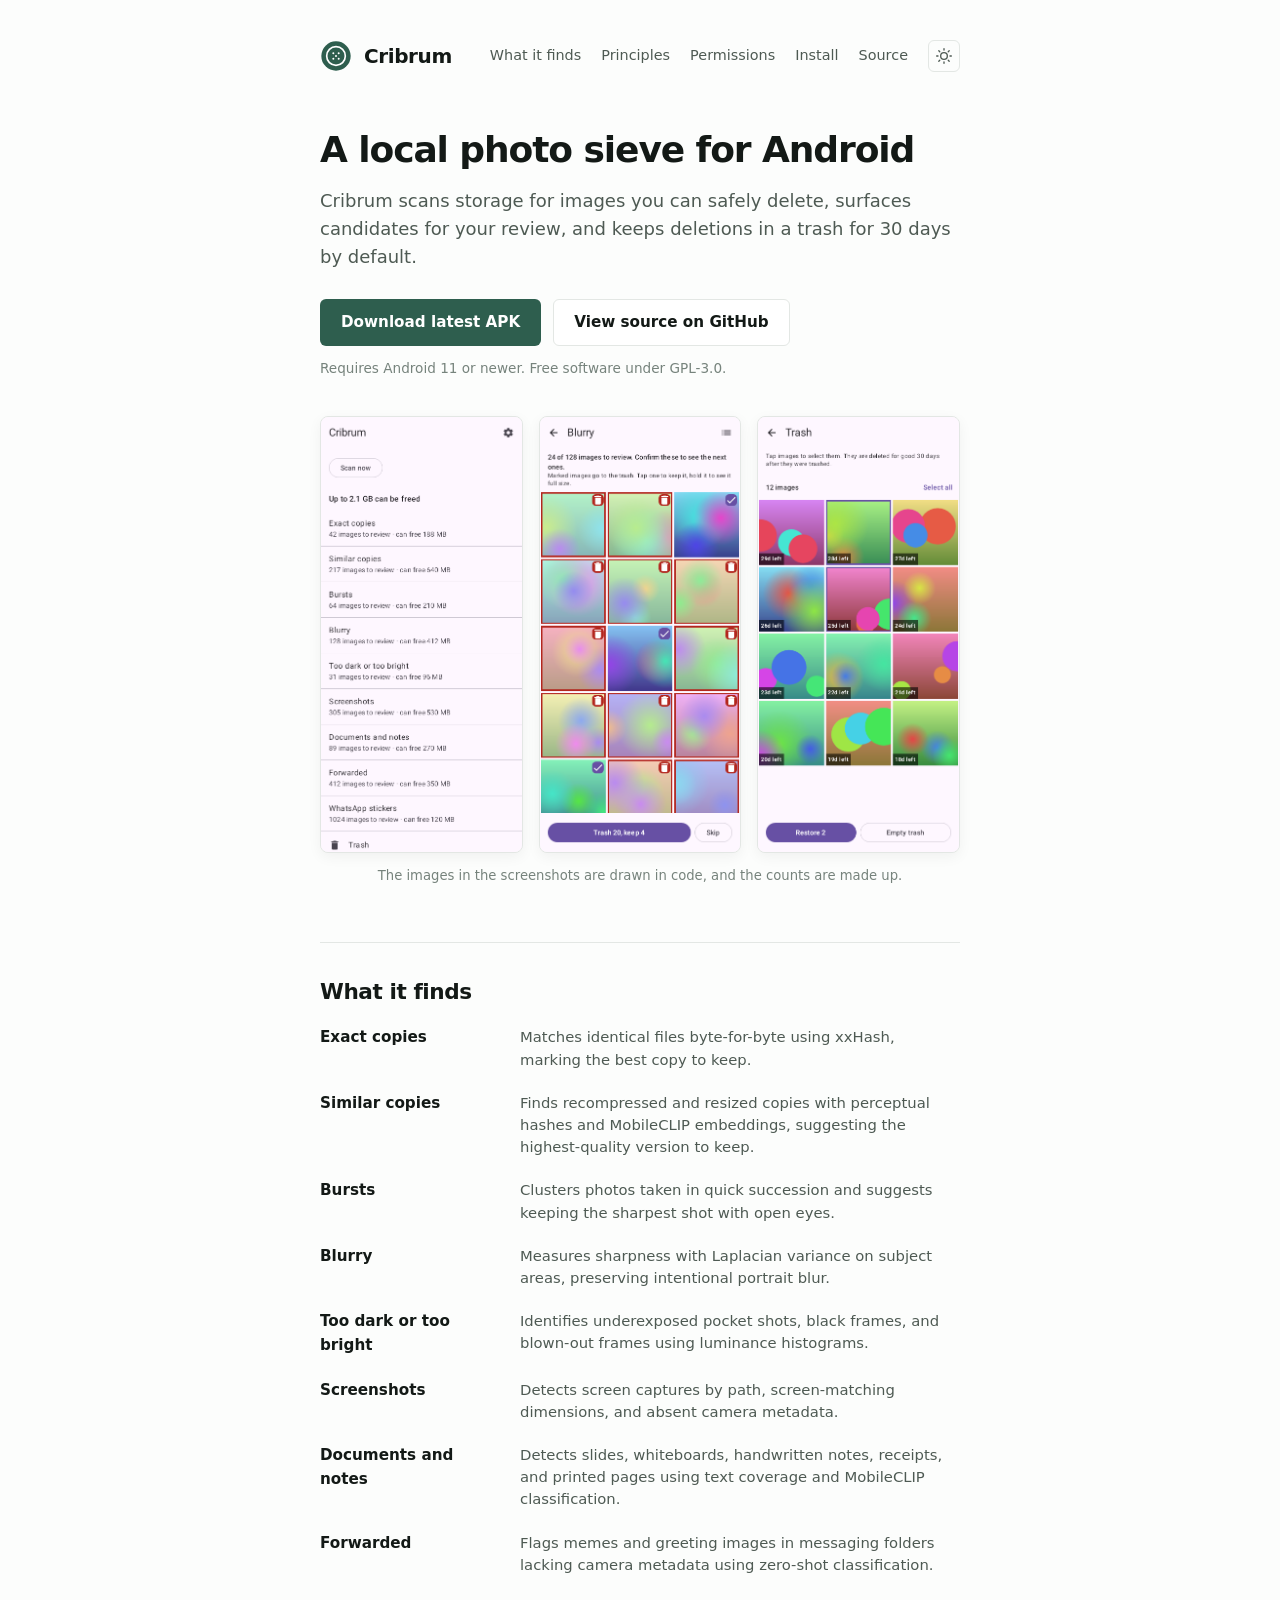
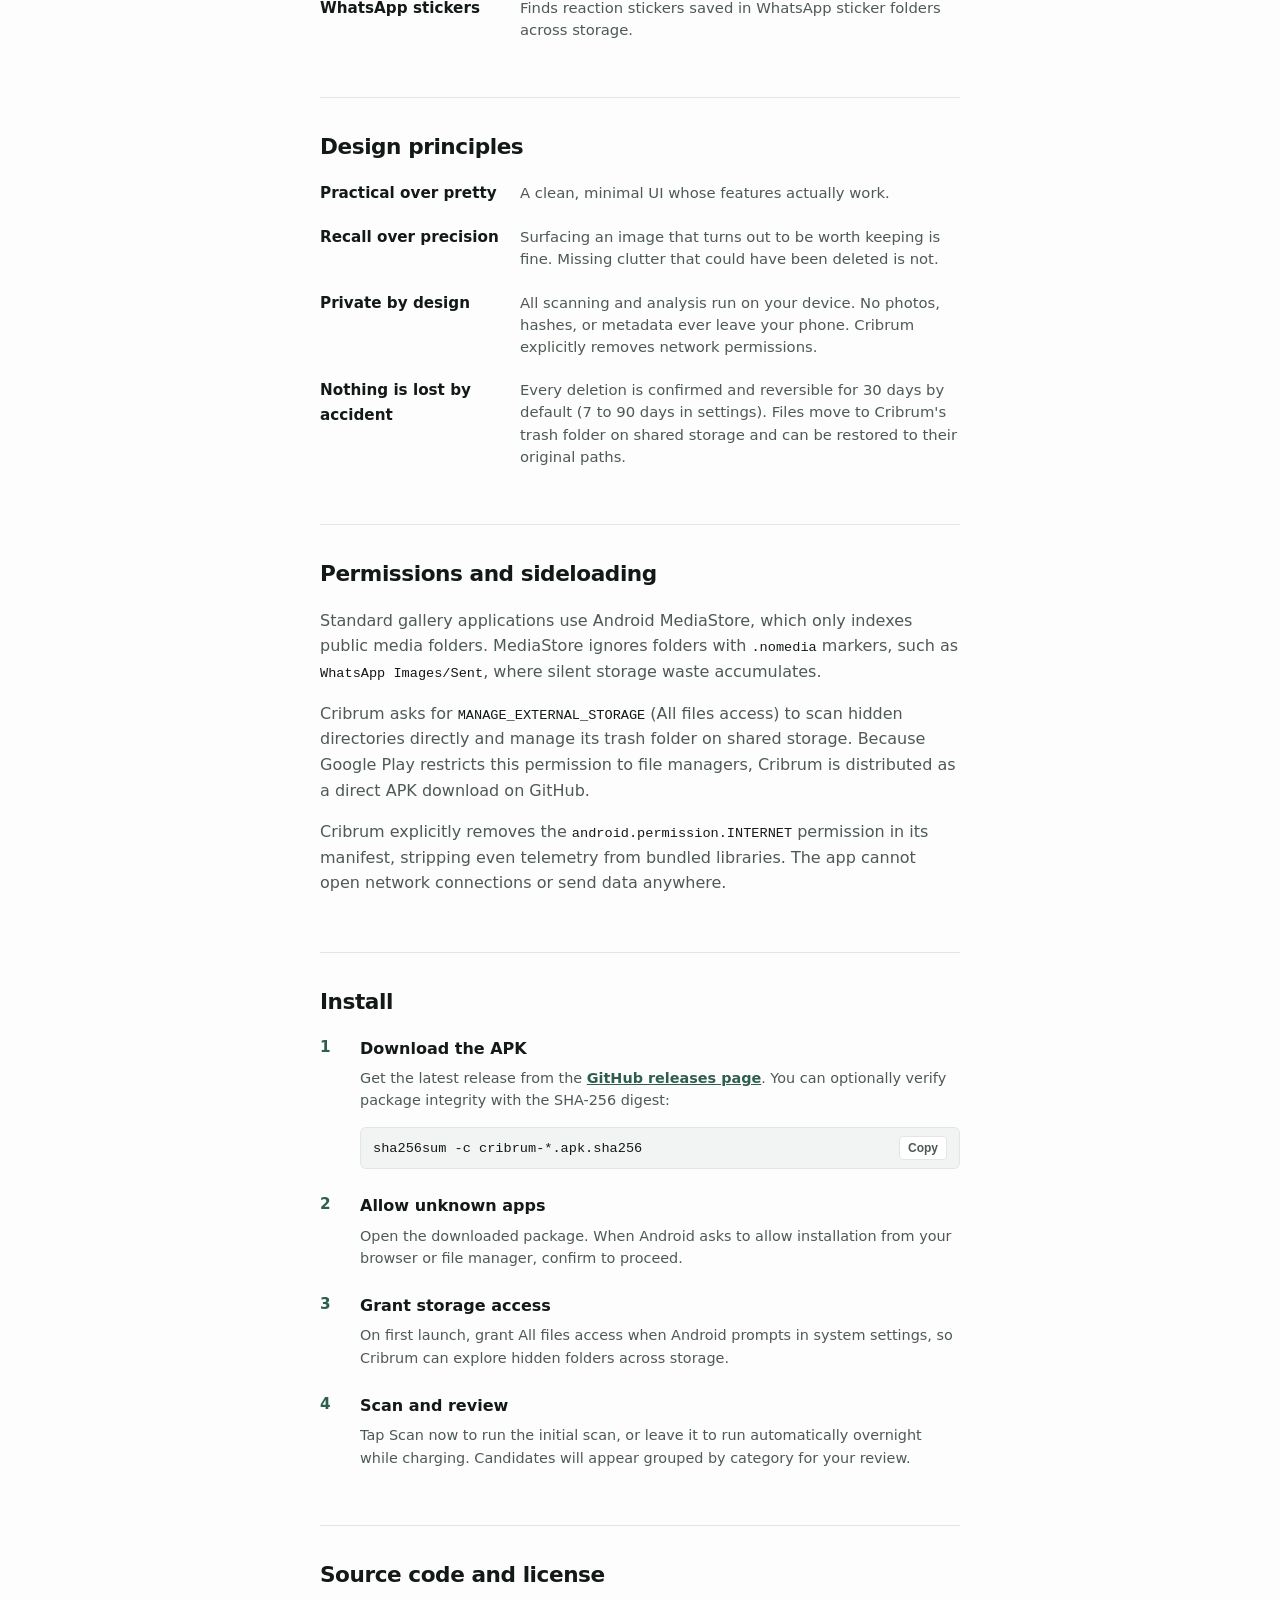
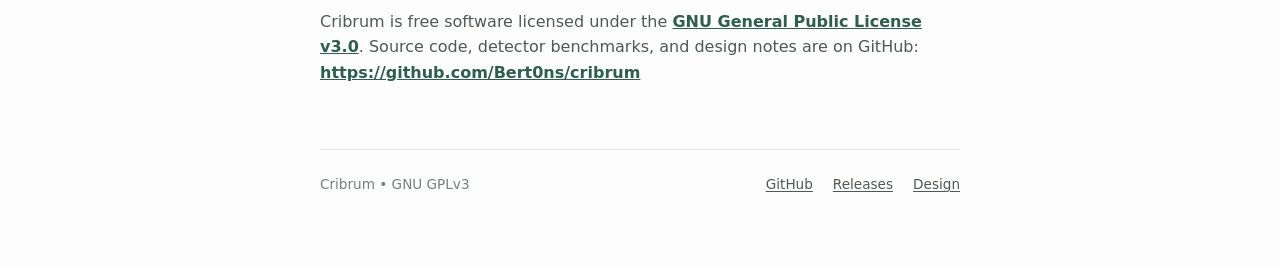
==== site/index.html @ a6e8ddbb "feat(site): update website for recent app changes Update site/index.html and site/style.css to refle" ====
<!DOCTYPE html>
<html lang="en">
<head>
  <meta charset="utf-8">
  <meta name="viewport" content="width=device-width, initial-scale=1">
  <title>Cribrum: On-device photo cleanup for Android</title>
  <meta name="description" content="A private, local photo sieve for Android. Finds duplicates, blurry shots, WhatsApp media clutter, and screenshots without uploading anything to the cloud.">
  <meta property="og:title" content="Cribrum: On-device photo cleanup for Android">
  <meta property="og:description" content="Find photos you can delete without losing memories that matter. On-device analysis, suggestions only, and safe trash (30 days by default).">
  <meta property="og:type" content="website">
  <meta property="og:url" content="https://cribrum.bertons.me">
  <link rel="icon" type="image/svg+xml" href="data:image/svg+xml,%3Csvg xmlns='http://www.w3.org/2000/svg' viewBox='0 0 48 48'%3E%3Ccircle cx='24' cy='24' r='22' fill='%232E5E4E'/%3E%3Ccircle cx='24' cy='24' r='14' stroke='%23ffffff' stroke-width='2.5' fill='none'/%3E%3Ccircle cx='20' cy='20' r='1.5' fill='%23ffffff'/%3E%3Ccircle cx='28' cy='20' r='1.5' fill='%23ffffff'/%3E%3Ccircle cx='24' cy='24' r='1.5' fill='%23ffffff'/%3E%3Ccircle cx='20' cy='28' r='1.5' fill='%23ffffff'/%3E%3Ccircle cx='28' cy='28' r='1.5' fill='%23ffffff'/%3E%3C/svg%3E">
  <link rel="stylesheet" href="style.css">
</head>
<body>
  <div class="container">
    <div class="top-bar">
      <a href="#" class="brand">
        <svg class="brand-mark" viewBox="0 0 48 48" fill="none" aria-hidden="true">
          <circle cx="24" cy="24" r="22" fill="#2E5E4E"/>
          <circle cx="24" cy="24" r="14" stroke="#ffffff" stroke-width="2.5"/>
          <circle cx="20" cy="20" r="1.5" fill="#ffffff"/>
          <circle cx="28" cy="20" r="1.5" fill="#ffffff"/>
          <circle cx="24" cy="24" r="1.5" fill="#ffffff"/>
          <circle cx="20" cy="28" r="1.5" fill="#ffffff"/>
          <circle cx="28" cy="28" r="1.5" fill="#ffffff"/>
        </svg>
        <span>Cribrum</span>
      </a>

      <div class="nav-links">
        <a href="#what-it-finds">What it finds</a>
        <a href="#principles">Principles</a>
        <a href="#permissions">Permissions</a>
        <a href="#install">Install</a>
        <a href="https://github.com/Bert0ns/cribrum" target="_blank" rel="noopener noreferrer">Source</a>
        <button class="theme-toggle" id="theme-btn" aria-label="Toggle theme" title="Toggle theme">
          <svg id="theme-icon" width="16" height="16" viewBox="0 0 24 24" fill="none" stroke="currentColor" stroke-width="2" stroke-linecap="round" stroke-linejoin="round" aria-hidden="true">
            <circle cx="12" cy="12" r="5"/>
            <line x1="12" y1="1" x2="12" y2="3"/>
            <line x1="12" y1="21" x2="12" y2="23"/>
            <line x1="4.22" y1="4.22" x2="5.64" y2="5.64"/>
            <line x1="18.36" y1="18.36" x2="19.78" y2="19.78"/>
            <line x1="1" y1="12" x2="3" y2="12"/>
            <line x1="21" y1="12" x2="23" y2="12"/>
            <line x1="4.22" y1="19.78" x2="5.64" y2="18.36"/>
            <line x1="18.36" y1="5.64" x2="19.78" y2="4.22"/>
          </svg>
        </button>
      </div>
    </div>

    <header class="hero">
      <h1>A local photo sieve for Android</h1>
      <p class="hero-lead">
        Cribrum scans storage for images you can safely delete, surfaces candidates for your review, and keeps deletions in a trash for 30 days by default.
      </p>

      <div class="cta-row">
        <a href="https://github.com/Bert0ns/cribrum/releases/latest" class="btn btn-primary">
          Download latest APK
        </a>
        <a href="https://github.com/Bert0ns/cribrum" class="btn btn-secondary" target="_blank" rel="noopener noreferrer">
          View source on GitHub
        </a>
      </div>
      <p class="meta-text">Requires Android 11 or newer. Free software under GPL-3.0.</p>

      <div class="screenshots" aria-label="App screenshots">
        <figure class="screenshot-figure">
          <img src="screenshots/home.png" alt="The home screen, with the categories and the space each can free" class="screenshot-img" width="411" height="891">
        </figure>
        <figure class="screenshot-figure">
          <img src="screenshots/category.png" alt="A category grid with the likely deletable images marked" class="screenshot-img" width="411" height="891">
        </figure>
        <figure class="screenshot-figure">
          <img src="screenshots/trash.png" alt="The trash, with the days left on each image" class="screenshot-img" width="411" height="891">
        </figure>
      </div>
      <p class="screenshots-note">The images in the screenshots are drawn in code, and the counts are made up.</p>
    </header>

    <main>
      <section id="what-it-finds">
        <h2>What it finds</h2>
        <div class="feature-list">
          <div class="feature-row">
            <div class="feature-term">Exact copies</div>
            <div class="feature-desc">Matches identical files byte-for-byte using xxHash, marking the best copy to keep.</div>
          </div>
          <div class="feature-row">
            <div class="feature-term">Similar copies</div>
            <div class="feature-desc">Finds recompressed and resized copies with perceptual hashes and MobileCLIP embeddings, suggesting the highest-quality version to keep.</div>
          </div>
          <div class="feature-row">
            <div class="feature-term">Bursts</div>
            <div class="feature-desc">Clusters photos taken in quick succession and suggests keeping the sharpest shot with open eyes.</div>
          </div>
          <div class="feature-row">
            <div class="feature-term">Blurry</div>
            <div class="feature-desc">Measures sharpness with Laplacian variance on subject areas, preserving intentional portrait blur.</div>
          </div>
          <div class="feature-row">
            <div class="feature-term">Too dark or too bright</div>
            <div class="feature-desc">Identifies underexposed pocket shots, black frames, and blown-out frames using luminance histograms.</div>
          </div>
          <div class="feature-row">
            <div class="feature-term">Screenshots</div>
            <div class="feature-desc">Detects screen captures by path, screen-matching dimensions, and absent camera metadata.</div>
          </div>
          <div class="feature-row">
            <div class="feature-term">Documents and notes</div>
            <div class="feature-desc">Detects slides, whiteboards, handwritten notes, receipts, and printed pages using text coverage and MobileCLIP classification.</div>
          </div>
          <div class="feature-row">
            <div class="feature-term">Forwarded</div>
            <div class="feature-desc">Flags memes and greeting images in messaging folders lacking camera metadata using zero-shot classification.</div>
          </div>
          <div class="feature-row">
            <div class="feature-term">WhatsApp stickers</div>
            <div class="feature-desc">Finds reaction stickers saved in WhatsApp sticker folders across storage.</div>
          </div>
        </div>
      </section>

      <section id="principles">
        <h2>Design principles</h2>
        <div class="feature-list">
          <div class="feature-row">
            <div class="feature-term">Practical over pretty</div>
            <div class="feature-desc">A clean, minimal UI whose features actually work.</div>
          </div>
          <div class="feature-row">
            <div class="feature-term">Recall over precision</div>
            <div class="feature-desc">Surfacing an image that turns out to be worth keeping is fine. Missing clutter that could have been deleted is not.</div>
          </div>
          <div class="feature-row">
            <div class="feature-term">Private by design</div>
            <div class="feature-desc">All scanning and analysis run on your device. No photos, hashes, or metadata ever leave your phone. Cribrum explicitly removes network permissions.</div>
          </div>
          <div class="feature-row">
            <div class="feature-term">Nothing is lost by accident</div>
            <div class="feature-desc">Every deletion is confirmed and reversible for 30 days by default (7 to 90 days in settings). Files move to Cribrum's trash folder on shared storage and can be restored to their original paths.</div>
          </div>
        </div>
      </section>

      <section id="permissions">
        <h2>Permissions and sideloading</h2>
        <p>
          Standard gallery applications use Android MediaStore, which only indexes public media folders. MediaStore ignores folders with <code>.nomedia</code> markers, such as <code>WhatsApp Images/Sent</code>, where silent storage waste accumulates.
        </p>
        <p>
          Cribrum asks for <code>MANAGE_EXTERNAL_STORAGE</code> (All files access) to scan hidden directories directly and manage its trash folder on shared storage. Because Google Play restricts this permission to file managers, Cribrum is distributed as a direct APK download on GitHub.
        </p>
        <p>
          Cribrum explicitly removes the <code>android.permission.INTERNET</code> permission in its manifest, stripping even telemetry from bundled libraries. The app cannot open network connections or send data anywhere.
        </p>
      </section>

      <section id="install">
        <h2>Install</h2>
        <ol class="steps">
          <li class="step-item">
            <span class="step-num">1</span>
            <div class="step-body">
              <h3>Download the APK</h3>
              <p>Get the latest release from the <a href="https://github.com/Bert0ns/cribrum/releases/latest" style="color: var(--brand); font-weight: 600;">GitHub releases page</a>. You can optionally verify package integrity with the SHA-256 digest:</p>
              <div class="code-box">
                <code>sha256sum -c cribrum-*.apk.sha256</code>
                <button class="copy-btn" id="copy-btn">Copy</button>
              </div>
            </div>
          </li>
          <li class="step-item">
            <span class="step-num">2</span>
            <div class="step-body">
              <h3>Allow unknown apps</h3>
              <p>Open the downloaded package. When Android asks to allow installation from your browser or file manager, confirm to proceed.</p>
            </div>
          </li>
          <li class="step-item">
            <span class="step-num">3</span>
            <div class="step-body">
              <h3>Grant storage access</h3>
              <p>On first launch, grant All files access when Android prompts in system settings, so Cribrum can explore hidden folders across storage.</p>
            </div>
          </li>
          <li class="step-item">
            <span class="step-num">4</span>
            <div class="step-body">
              <h3>Scan and review</h3>
              <p>Tap Scan now to run the initial scan, or leave it to run automatically overnight while charging. Candidates will appear grouped by category for your review.</p>
            </div>
          </li>
        </ol>
      </section>

      <section id="source">
        <h2>Source code and license</h2>
        <p>
          Cribrum is free software licensed under the <a href="https://github.com/Bert0ns/cribrum/blob/main/LICENSE" style="color: var(--brand); font-weight: 600;">GNU General Public License v3.0</a>.
          Source code, detector benchmarks, and design notes are on GitHub:
          <a href="https://github.com/Bert0ns/cribrum" style="color: var(--brand); font-weight: 600;" target="_blank" rel="noopener noreferrer">https://github.com/Bert0ns/cribrum</a>
        </p>
      </section>
    </main>

    <footer>
      <div>Cribrum &bull; GNU GPLv3</div>
      <div class="footer-nav">
        <a href="https://github.com/Bert0ns/cribrum" target="_blank" rel="noopener noreferrer">GitHub</a>
        <a href="https://github.com/Bert0ns/cribrum/releases/latest" target="_blank" rel="noopener noreferrer">Releases</a>
        <a href="https://github.com/Bert0ns/cribrum/blob/main/docs/design.md" target="_blank" rel="noopener noreferrer">Design</a>
      </div>
    </footer>
  </div>

  <script>
    const themeBtn = document.getElementById('theme-btn');
    function getTheme() {
      const stored = localStorage.getItem('cribrum-theme');
      if (stored === 'dark' || stored === 'light') return stored;
      return window.matchMedia('(prefers-color-scheme: dark)').matches ? 'dark' : 'light';
    }
    function setTheme(theme) {
      document.documentElement.setAttribute('data-theme', theme);
      localStorage.setItem('cribrum-theme', theme);
      if (!themeBtn) return;
      if (theme === 'dark') {
        themeBtn.innerHTML = '<svg width="16" height="16" viewBox="0 0 24 24" fill="none" stroke="currentColor" stroke-width="2" stroke-linecap="round" stroke-linejoin="round" aria-hidden="true"><path d="M21 12.79A9 9 0 1 1 11.21 3 7 7 0 0 0 21 12.79z"></path></svg>';
        themeBtn.title = 'Switch to light theme';
      } else {
        themeBtn.innerHTML = '<svg width="16" height="16" viewBox="0 0 24 24" fill="none" stroke="currentColor" stroke-width="2" stroke-linecap="round" stroke-linejoin="round" aria-hidden="true"><circle cx="12" cy="12" r="5"/><line x1="12" y1="1" x2="12" y2="3"/><line x1="12" y1="21" x2="12" y2="23"/><line x1="4.22" y1="4.22" x2="5.64" y2="5.64"/><line x1="18.36" y1="18.36" x2="19.78" y2="19.78"/><line x1="1" y1="12" x2="3" y2="12"/><line x1="21" y1="12" x2="23" y2="12"/><line x1="4.22" y1="19.78" x2="5.64" y2="18.36"/><line x1="18.36" y1="5.64" x2="19.78" y2="4.22"/></svg>';
        themeBtn.title = 'Switch to dark theme';
      }
    }
    setTheme(getTheme());
    if (themeBtn) {
      themeBtn.addEventListener('click', () => {
        const current = document.documentElement.getAttribute('data-theme') || getTheme();
        setTheme(current === 'dark' ? 'light' : 'dark');
      });
    }

    const copyBtn = document.getElementById('copy-btn');
    if (copyBtn) {
      copyBtn.addEventListener('click', () => {
        navigator.clipboard.writeText('sha256sum -c cribrum-*.apk.sha256');
        copyBtn.textContent = 'Copied';
        setTimeout(() => { copyBtn.textContent = 'Copy'; }, 2000);
      });
    }
  </script>
</body>
</html>
---- site/style.css ----
:root {
  --bg: #fcfdfc;
  --surface: #ffffff;
  --surface-subtle: #f4f6f4;
  --border: #e3e7e4;
  --border-subtle: #edf0ed;
  --text: #131916;
  --text-muted: #4e5a53;
  --text-dim: #76837c;
  --brand: #2e5e4e;
  --brand-hover: #244b3e;
  --brand-light: #eaf1ed;
  --brand-light-text: #21473a;
  --code-bg: #f1f4f2;
  --radius: 8px;
  --font-sans: system-ui, -apple-system, BlinkMacSystemFont, "Segoe UI", Roboto, Inter, sans-serif;
  --font-mono: ui-monospace, "SF Mono", Menlo, Consolas, "Liberation Mono", monospace;
}

[data-theme="dark"] {
  --bg: #0f1412;
  --surface: #151b18;
  --surface-subtle: #1b2320;
  --border: #232d28;
  --border-subtle: #1c2420;
  --text: #e7ece9;
  --text-muted: #95a39b;
  --text-dim: #64736b;
  --brand: #3e7e69;
  --brand-hover: #4c967d;
  --brand-light: #162620;
  --brand-light-text: #7bc4ad;
  --code-bg: #19211d;
}

@media (prefers-color-scheme: dark) {
  :root:not([data-theme="light"]) {
    --bg: #0f1412;
    --surface: #151b18;
    --surface-subtle: #1b2320;
    --border: #232d28;
    --border-subtle: #1c2420;
    --text: #e7ece9;
    --text-muted: #95a39b;
    --text-dim: #64736b;
    --brand: #3e7e69;
    --brand-hover: #4c967d;
    --brand-light: #162620;
    --brand-light-text: #7bc4ad;
    --code-bg: #19211d;
  }
}

*, *::before, *::after {
  box-sizing: border-box;
  margin: 0;
  padding: 0;
}

html {
  scroll-behavior: smooth;
}

body {
  font-family: var(--font-sans);
  background-color: var(--bg);
  color: var(--text);
  line-height: 1.6;
  -webkit-font-smoothing: antialiased;
  text-rendering: optimizeLegibility;
}

.container {
  max-width: 680px;
  margin: 0 auto;
  padding: 2.5rem 1.25rem 4.5rem;
}

/* Top bar */
.top-bar {
  display: flex;
  justify-content: space-between;
  align-items: center;
  margin-bottom: 3.5rem;
}

.brand {
  display: flex;
  align-items: center;
  gap: 0.75rem;
  text-decoration: none;
  color: var(--text);
  font-weight: 700;
  font-size: 1.25rem;
  letter-spacing: -0.02em;
}

.brand-mark {
  width: 32px;
  height: 32px;
  border-radius: 8px;
  display: block;
}

.nav-links {
  display: flex;
  align-items: center;
  gap: 1.25rem;
  font-size: 0.9rem;
}

.nav-links a {
  color: var(--text-muted);
  text-decoration: none;
}

.nav-links a:hover {
  color: var(--text);
}

.theme-toggle {
  background: none;
  border: 1px solid var(--border);
  color: var(--text-muted);
  width: 32px;
  height: 32px;
  border-radius: 6px;
  cursor: pointer;
  display: inline-flex;
  align-items: center;
  justify-content: center;
}

.theme-toggle:hover {
  color: var(--text);
  border-color: var(--text-dim);
}

/* Hero */
.hero {
  margin-bottom: 3rem;
}

h1 {
  font-size: 2.25rem;
  font-weight: 750;
  letter-spacing: -0.03em;
  line-height: 1.2;
  margin-bottom: 1rem;
}

.hero-lead {
  font-size: 1.125rem;
  color: var(--text-muted);
  line-height: 1.55;
  margin-bottom: 1.75rem;
}

.cta-row {
  display: flex;
  flex-wrap: wrap;
  align-items: center;
  gap: 0.75rem;
  margin-bottom: 0.75rem;
}

.btn {
  display: inline-flex;
  align-items: center;
  gap: 0.5rem;
  font-size: 0.95rem;
  font-weight: 600;
  padding: 0.65rem 1.25rem;
  border-radius: 6px;
  text-decoration: none;
  cursor: pointer;
}

.btn-primary {
  background-color: var(--brand);
  color: #ffffff;
  border: 1px solid transparent;
}

.btn-primary:hover {
  background-color: var(--brand-hover);
}

.btn-secondary {
  background-color: var(--surface);
  color: var(--text);
  border: 1px solid var(--border);
}

.btn-secondary:hover {
  background-color: var(--surface-subtle);
}

.meta-text {
  font-size: 0.85rem;
  color: var(--text-dim);
}

/* Screenshots */
.screenshots {
  display: grid;
  grid-template-columns: repeat(3, 1fr);
  gap: 1rem;
  margin: 2.25rem 0 0.75rem;
}

.screenshot-figure {
  margin: 0;
  display: flex;
  flex-direction: column;
}

.screenshot-img {
  width: 100%;
  height: auto;
  border-radius: var(--radius);
  border: 1px solid var(--border);
  box-shadow: 0 4px 14px rgba(0, 0, 0, 0.05);
  display: block;
  background-color: var(--surface);
}

.screenshots-note {
  font-size: 0.825rem;
  color: var(--text-dim);
  text-align: center;
  margin-bottom: 2rem;
}

/* Sections */
section {
  margin-top: 3.5rem;
  padding-top: 2rem;
  border-top: 1px solid var(--border);
}

h2 {
  font-size: 1.35rem;
  font-weight: 700;
  letter-spacing: -0.02em;
  margin-bottom: 1rem;
}

p {
  margin-bottom: 1rem;
  color: var(--text-muted);
}

p:last-child {
  margin-bottom: 0;
}

/* Feature definition list */
.feature-list {
  display: flex;
  flex-direction: column;
  gap: 1.25rem;
}

.feature-row {
  display: grid;
  grid-template-columns: 180px 1fr;
  gap: 1.25rem;
  align-items: baseline;
}

.feature-term {
  font-weight: 650;
  font-size: 0.95rem;
  color: var(--text);
}

.feature-desc {
  font-size: 0.925rem;
  color: var(--text-muted);
  line-height: 1.5;
}

/* Ordered steps */
.steps {
  display: flex;
  flex-direction: column;
  gap: 1.5rem;
  padding-left: 0;
  list-style: none;
}

.step-item {
  display: grid;
  grid-template-columns: 24px 1fr;
  gap: 1rem;
}

.step-num {
  font-weight: 700;
  color: var(--brand);
  font-size: 0.95rem;
  line-height: 1.5;
}

.step-body h3 {
  font-size: 1rem;
  font-weight: 650;
  margin-bottom: 0.35rem;
  color: var(--text);
}

.step-body p {
  font-size: 0.9rem;
  line-height: 1.55;
}

/* Code snippet */
.code-box {
  margin-top: 0.75rem;
  background: var(--code-bg);
  border: 1px solid var(--border);
  border-radius: 6px;
  padding: 0.5rem 0.75rem;
  display: flex;
  justify-content: space-between;
  align-items: center;
  gap: 0.5rem;
}

code {
  font-family: var(--font-mono);
  font-size: 0.85rem;
  color: var(--text);
}

.copy-btn {
  background: var(--surface);
  border: 1px solid var(--border);
  color: var(--text-muted);
  padding: 0.25rem 0.5rem;
  border-radius: 4px;
  font-size: 0.75rem;
  font-weight: 600;
  cursor: pointer;
}

.copy-btn:hover {
  color: var(--text);
}

/* Footer */
footer {
  margin-top: 4rem;
  padding-top: 1.5rem;
  border-top: 1px solid var(--border);
  display: flex;
  justify-content: space-between;
  align-items: center;
  font-size: 0.85rem;
  color: var(--text-dim);
}

footer a {
  color: var(--text-muted);
  text-decoration: underline;
  text-underline-offset: 2px;
}

footer a:hover {
  color: var(--text);
}

.footer-nav {
  display: flex;
  gap: 1.25rem;
}

@media (max-width: 600px) {
  .screenshots {
    display: flex;
    overflow-x: auto;
    scroll-snap-type: x mandatory;
    gap: 0.75rem;
    padding-bottom: 0.75rem;
    -webkit-overflow-scrolling: touch;
    scrollbar-width: thin;
  }
  .screenshot-figure {
    flex: 0 0 70%;
    max-width: 250px;
    scroll-snap-align: start;
  }
  .feature-row {
    grid-template-columns: 1fr;
    gap: 0.25rem;
  }
  .cta-row {
    flex-direction: column;
    align-items: stretch;
  }
  .btn {
    justify-content: center;
  }
  footer {
    flex-direction: column;
    align-items: flex-start;
    gap: 0.75rem;
  }
}
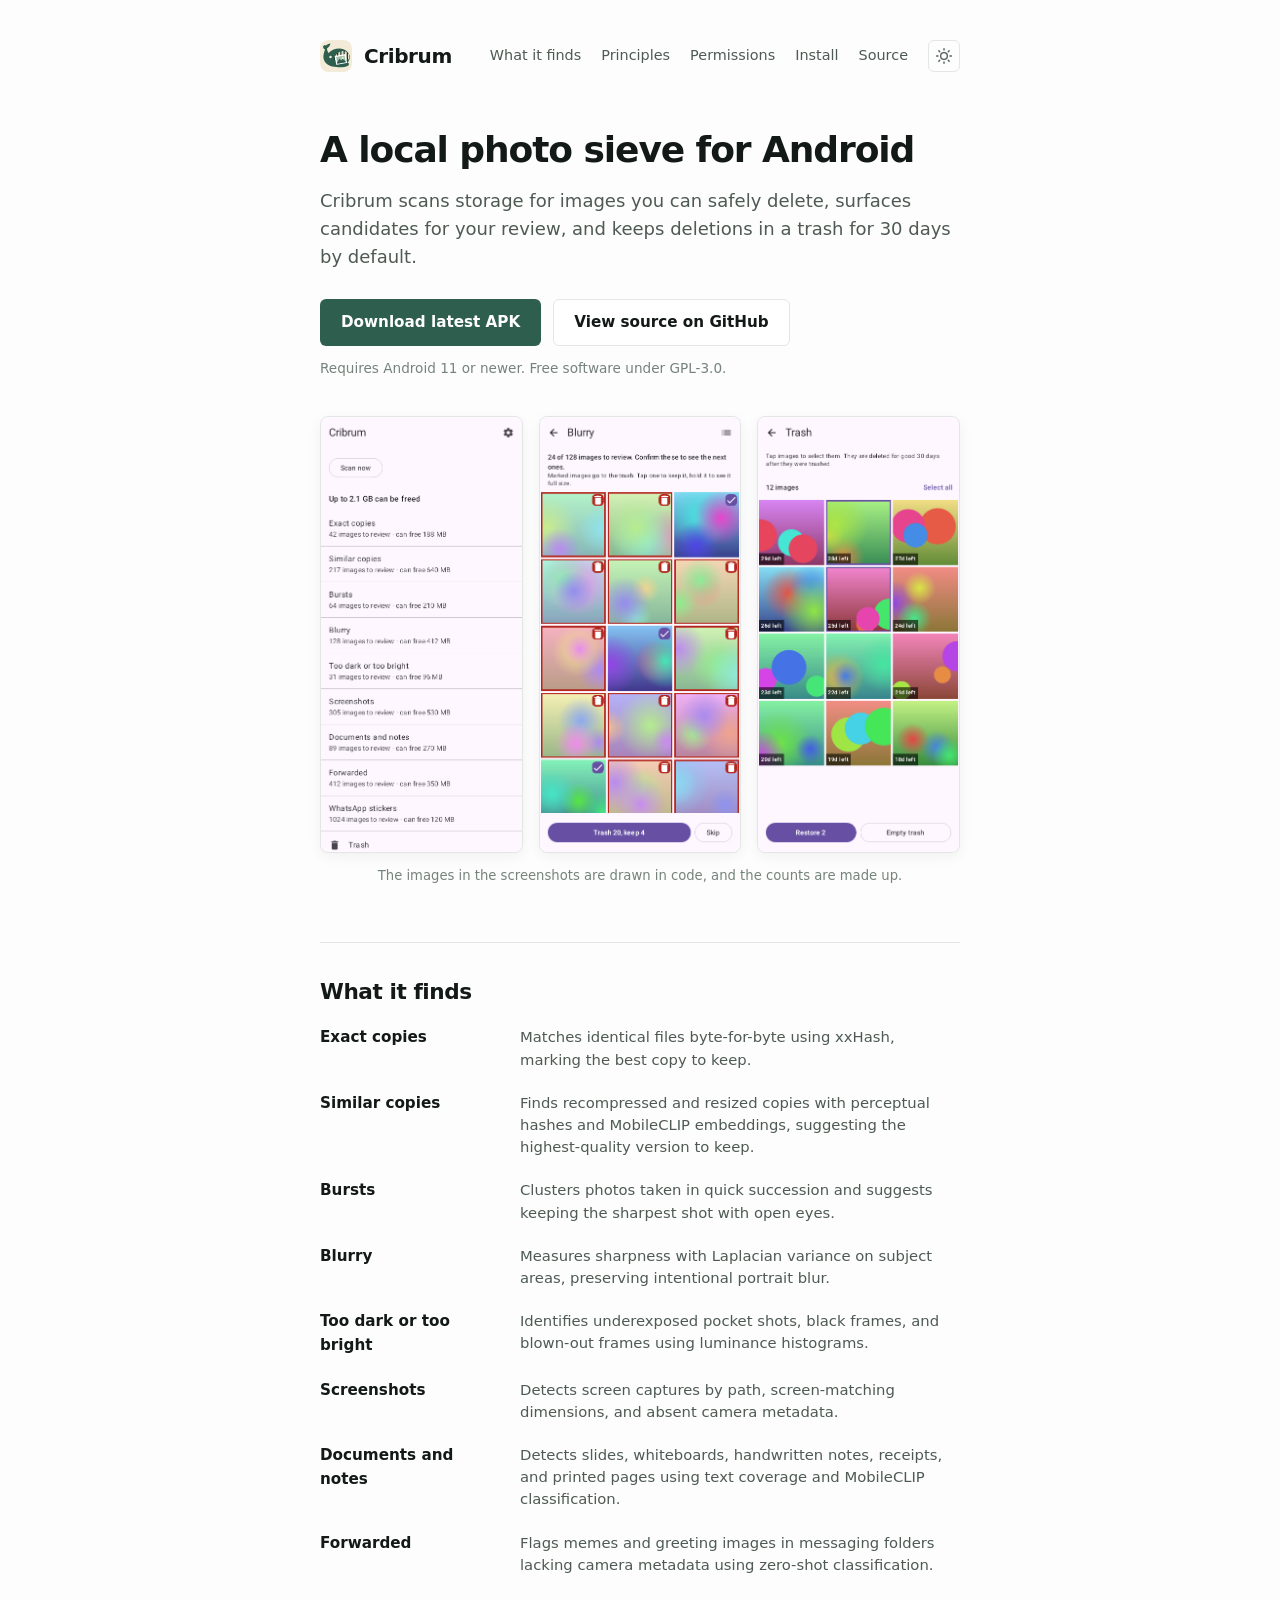
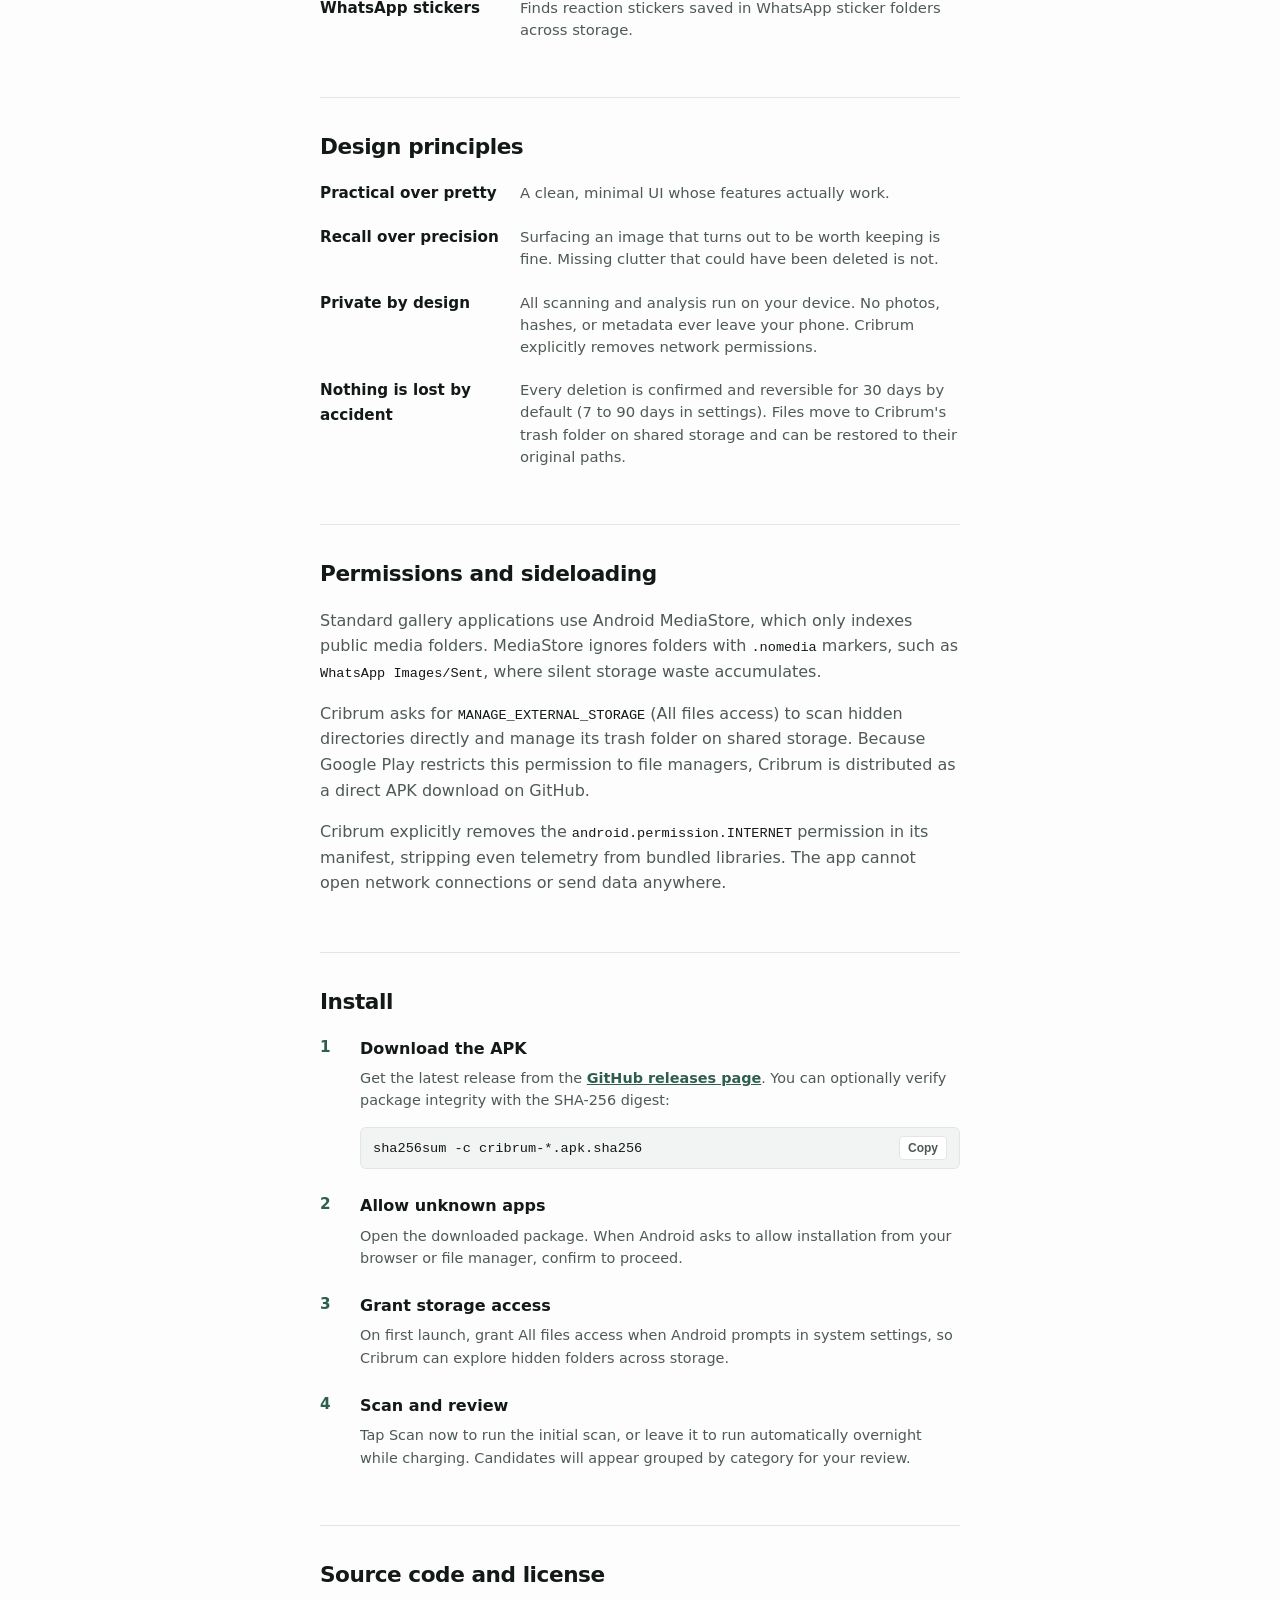
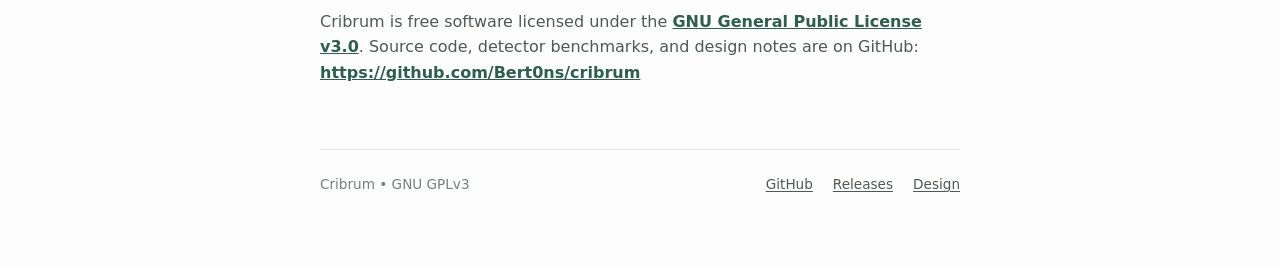
==== commit 554cfef6: "feat(site): use the whale mark for the logo and favicon The favicon drops the baleen and the photo d" ====
--- a/site/index.html
+++ b/site/index.html
@@ -9,21 +9,27 @@
   <meta property="og:description" content="Find photos you can delete without losing memories that matter. On-device analysis, suggestions only, and safe trash (30 days by default).">
   <meta property="og:type" content="website">
   <meta property="og:url" content="https://cribrum.bertons.me">
-  <link rel="icon" type="image/svg+xml" href="data:image/svg+xml,%3Csvg xmlns='http://www.w3.org/2000/svg' viewBox='0 0 48 48'%3E%3Ccircle cx='24' cy='24' r='22' fill='%232E5E4E'/%3E%3Ccircle cx='24' cy='24' r='14' stroke='%23ffffff' stroke-width='2.5' fill='none'/%3E%3Ccircle cx='20' cy='20' r='1.5' fill='%23ffffff'/%3E%3Ccircle cx='28' cy='20' r='1.5' fill='%23ffffff'/%3E%3Ccircle cx='24' cy='24' r='1.5' fill='%23ffffff'/%3E%3Ccircle cx='20' cy='28' r='1.5' fill='%23ffffff'/%3E%3Ccircle cx='28' cy='28' r='1.5' fill='%23ffffff'/%3E%3C/svg%3E">
+  <link rel="icon" type="image/svg+xml" href="data:image/svg+xml,%3Csvg xmlns='http://www.w3.org/2000/svg' viewBox='24 22 64 64'%3E%3Crect x='24' y='22' width='64' height='64' rx='14' fill='%23F3EBD8'/%3E%3Cpath fill='%232E5E4E' d='M83,57C83,46 74,39 63,39C53,39 46,43 41,48C39,45 38,42 38,39C41,37 44,33 45,29C41,29 38,31 36,33C34,31 32,32 30,35C30,38 32,40 34,41C32,47 30,53 31,59C33,69 44,76 58,76C71,76 83,69 83,57Z'/%3E%3Cg transform='rotate(-10 66 62)'%3E%3Cpath fill='%23FFFFFF' d='M55,52h22v21h-22z'/%3E%3Cpath fill='%232E5E4E' d='M58,55h16v12h-16z'/%3E%3C/g%3E%3Cpath fill='%232E5E4E' d='M52,72.5L80,67.5C82.5,68.5 82.5,72 80,73.5C74,76.5 64,77 57,76Z'/%3E%3Cpath fill='%23F3EBD8' d='M42.5,56a2.5,2.5 0,1 1,5 0a2.5,2.5 0,1 1,-5 0Z'/%3E%3C/svg%3E">
   <link rel="stylesheet" href="style.css">
 </head>
 <body>
   <div class="container">
     <div class="top-bar">
       <a href="#" class="brand">
-        <svg class="brand-mark" viewBox="0 0 48 48" fill="none" aria-hidden="true">
-          <circle cx="24" cy="24" r="22" fill="#2E5E4E"/>
-          <circle cx="24" cy="24" r="14" stroke="#ffffff" stroke-width="2.5"/>
-          <circle cx="20" cy="20" r="1.5" fill="#ffffff"/>
-          <circle cx="28" cy="20" r="1.5" fill="#ffffff"/>
-          <circle cx="24" cy="24" r="1.5" fill="#ffffff"/>
-          <circle cx="20" cy="28" r="1.5" fill="#ffffff"/>
-          <circle cx="28" cy="28" r="1.5" fill="#ffffff"/>
+        <svg class="brand-mark" viewBox="24 22 64 64" aria-hidden="true">
+          <rect x="24" y="22" width="64" height="64" rx="16" fill="#F3EBD8"/>
+          <path fill="#2E5E4E" d="M83,57C83,46 74,39 63,39C53,39 46,43 41,48C39,45 38,42 38,39C41,37 44,33 45,29C41,29 38,31 36,33C34,31 32,32 30,35C30,38 32,40 34,41C32,47 30,53 31,59C33,69 44,76 58,76C71,76 83,69 83,57Z"/>
+          <path fill="#1B3A30" d="M52,62C54,51 61,44 70,44C76,44 81,48 83,52L83,60C73,63 62,64 52,62Z"/>
+          <clipPath id="mouth"><path d="M52,62C54,51 61,44 70,44C76,44 81,48 83,52L83,60C73,63 62,64 52,62Z"/></clipPath>
+          <path fill="#E8DFC8" clip-path="url(#mouth)" d="M54,40h4v24h-4zM60.5,40h4v24h-4zM67,40h4v24h-4zM73.5,40h4v24h-4zM80,40h4v24h-4z"/>
+          <g transform="rotate(-10 66 62)">
+            <path fill="#FFFFFF" d="M55,52h22v21h-22z"/>
+            <path fill="#9EC0AF" d="M57.5,54.5h17v13.5h-17z"/>
+            <path fill="#2E5E4E" d="M57.5,68L57.5,65.5L63,59L66.5,63L69.5,60.5L74.5,65.5L74.5,68Z"/>
+            <path fill="#F6E7B8" d="M67.8,58.5a2.2,2.2 0,1 1,4.4 0a2.2,2.2 0,1 1,-4.4 0Z"/>
+          </g>
+          <path fill="#2E5E4E" d="M52,72.5L80,67.5C82.5,68.5 82.5,72 80,73.5C74,76.5 64,77 57,76Z"/>
+          <path fill="#F3EBD8" d="M42.5,56a2.5,2.5 0,1 1,5 0a2.5,2.5 0,1 1,-5 0Z"/>
         </svg>
         <span>Cribrum</span>
       </a>
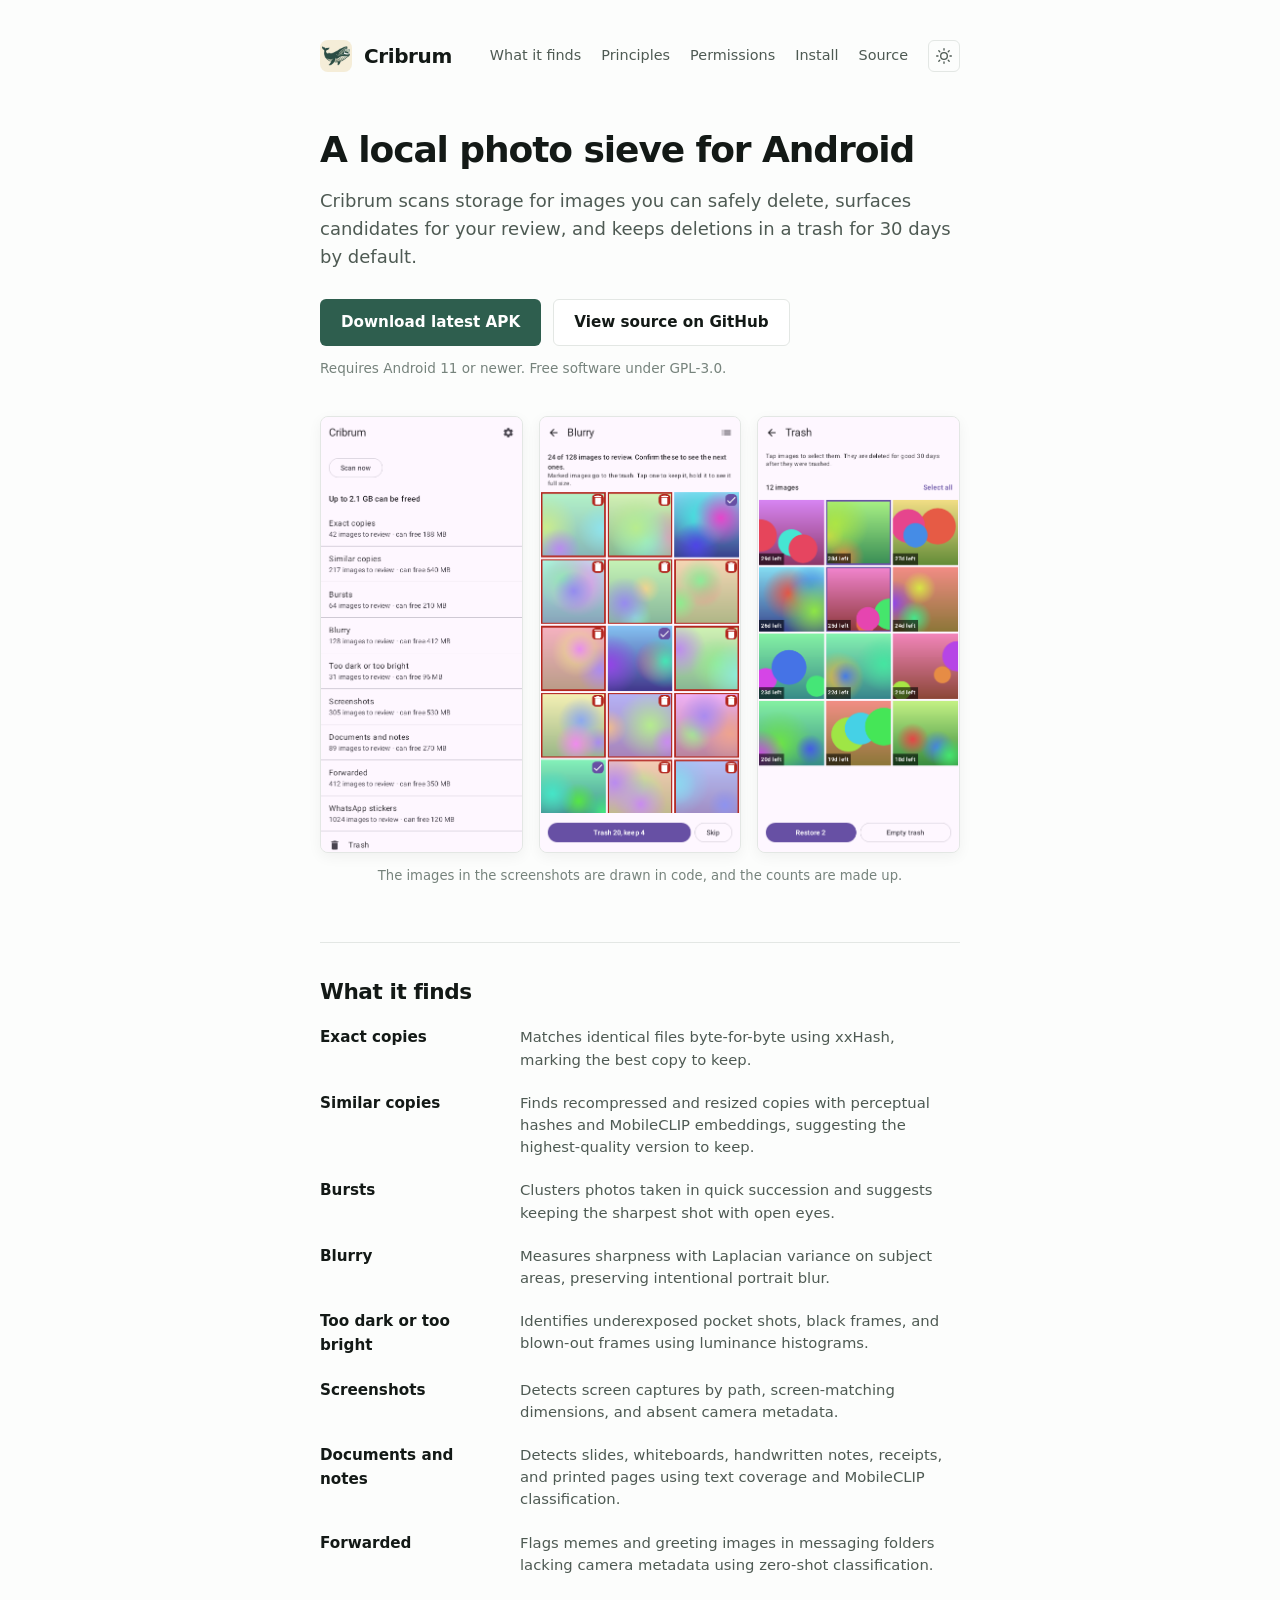
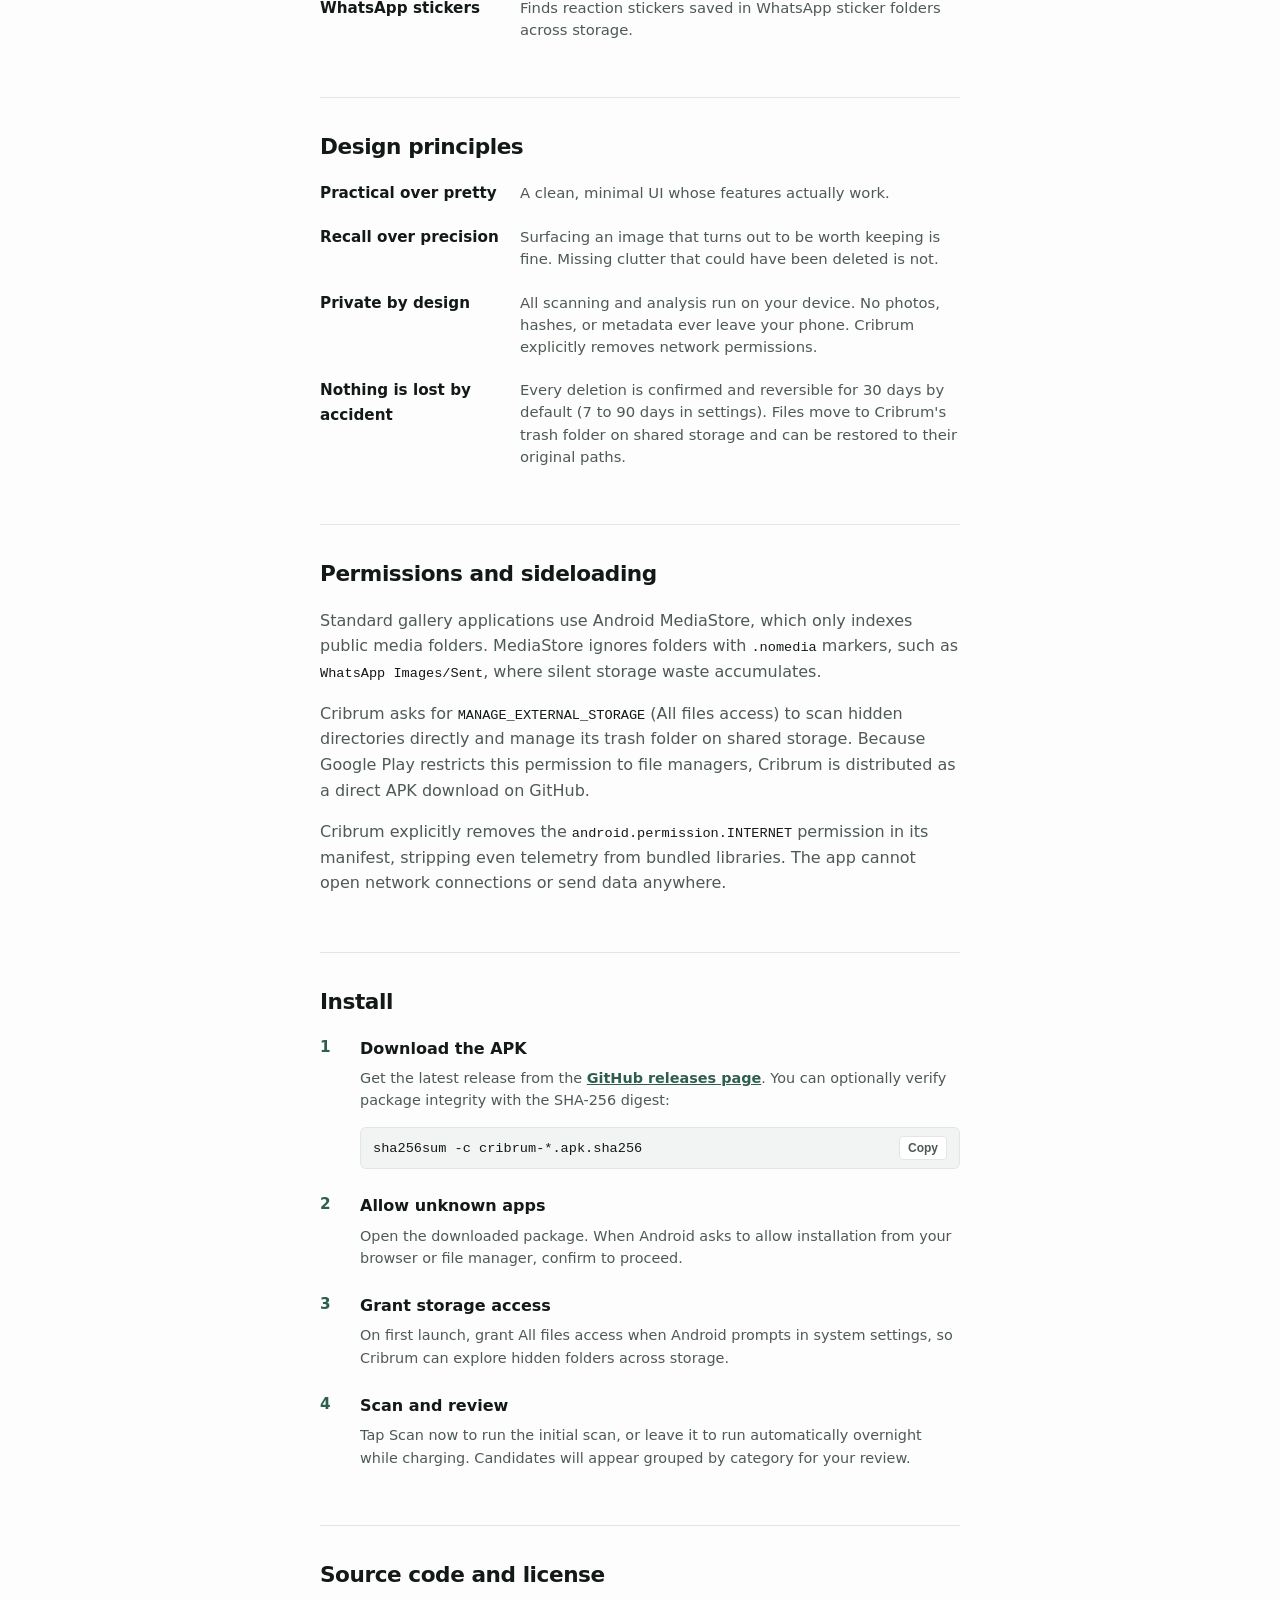
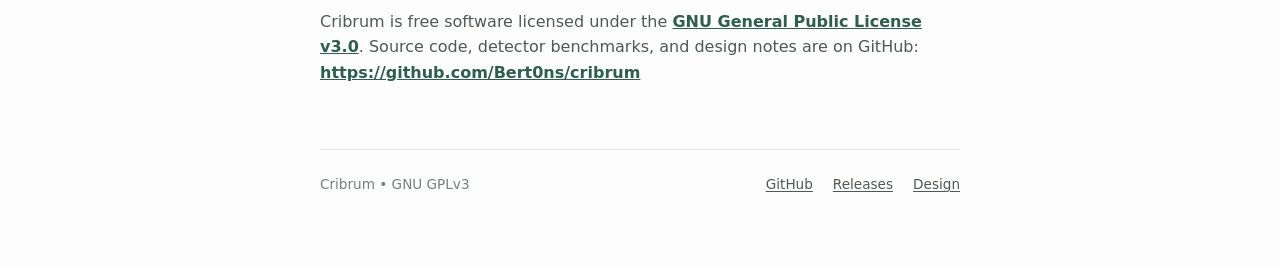
==== commit 0655f778: "feat(site): use the proposal artwork for the logo and favicon" ====
--- a/site/index.html
+++ b/site/index.html
@@ -9,28 +9,14 @@
   <meta property="og:description" content="Find photos you can delete without losing memories that matter. On-device analysis, suggestions only, and safe trash (30 days by default).">
   <meta property="og:type" content="website">
   <meta property="og:url" content="https://cribrum.bertons.me">
-  <link rel="icon" type="image/svg+xml" href="data:image/svg+xml,%3Csvg xmlns='http://www.w3.org/2000/svg' viewBox='24 22 64 64'%3E%3Crect x='24' y='22' width='64' height='64' rx='14' fill='%23F3EBD8'/%3E%3Cpath fill='%232E5E4E' d='M83,57C83,46 74,39 63,39C53,39 46,43 41,48C39,45 38,42 38,39C41,37 44,33 45,29C41,29 38,31 36,33C34,31 32,32 30,35C30,38 32,40 34,41C32,47 30,53 31,59C33,69 44,76 58,76C71,76 83,69 83,57Z'/%3E%3Cg transform='rotate(-10 66 62)'%3E%3Cpath fill='%23FFFFFF' d='M55,52h22v21h-22z'/%3E%3Cpath fill='%232E5E4E' d='M58,55h16v12h-16z'/%3E%3C/g%3E%3Cpath fill='%232E5E4E' d='M52,72.5L80,67.5C82.5,68.5 82.5,72 80,73.5C74,76.5 64,77 57,76Z'/%3E%3Cpath fill='%23F3EBD8' d='M42.5,56a2.5,2.5 0,1 1,5 0a2.5,2.5 0,1 1,-5 0Z'/%3E%3C/svg%3E">
+  <link rel="icon" type="image/png" href="favicon.png">
   <link rel="stylesheet" href="style.css">
 </head>
 <body>
   <div class="container">
     <div class="top-bar">
       <a href="#" class="brand">
-        <svg class="brand-mark" viewBox="24 22 64 64" aria-hidden="true">
-          <rect x="24" y="22" width="64" height="64" rx="16" fill="#F3EBD8"/>
-          <path fill="#2E5E4E" d="M83,57C83,46 74,39 63,39C53,39 46,43 41,48C39,45 38,42 38,39C41,37 44,33 45,29C41,29 38,31 36,33C34,31 32,32 30,35C30,38 32,40 34,41C32,47 30,53 31,59C33,69 44,76 58,76C71,76 83,69 83,57Z"/>
-          <path fill="#1B3A30" d="M52,62C54,51 61,44 70,44C76,44 81,48 83,52L83,60C73,63 62,64 52,62Z"/>
-          <clipPath id="mouth"><path d="M52,62C54,51 61,44 70,44C76,44 81,48 83,52L83,60C73,63 62,64 52,62Z"/></clipPath>
-          <path fill="#E8DFC8" clip-path="url(#mouth)" d="M54,40h4v24h-4zM60.5,40h4v24h-4zM67,40h4v24h-4zM73.5,40h4v24h-4zM80,40h4v24h-4z"/>
-          <g transform="rotate(-10 66 62)">
-            <path fill="#FFFFFF" d="M55,52h22v21h-22z"/>
-            <path fill="#9EC0AF" d="M57.5,54.5h17v13.5h-17z"/>
-            <path fill="#2E5E4E" d="M57.5,68L57.5,65.5L63,59L66.5,63L69.5,60.5L74.5,65.5L74.5,68Z"/>
-            <path fill="#F6E7B8" d="M67.8,58.5a2.2,2.2 0,1 1,4.4 0a2.2,2.2 0,1 1,-4.4 0Z"/>
-          </g>
-          <path fill="#2E5E4E" d="M52,72.5L80,67.5C82.5,68.5 82.5,72 80,73.5C74,76.5 64,77 57,76Z"/>
-          <path fill="#F3EBD8" d="M42.5,56a2.5,2.5 0,1 1,5 0a2.5,2.5 0,1 1,-5 0Z"/>
-        </svg>
+        <img class="brand-mark" src="logo.png" width="32" height="32" alt="">
         <span>Cribrum</span>
       </a>
 
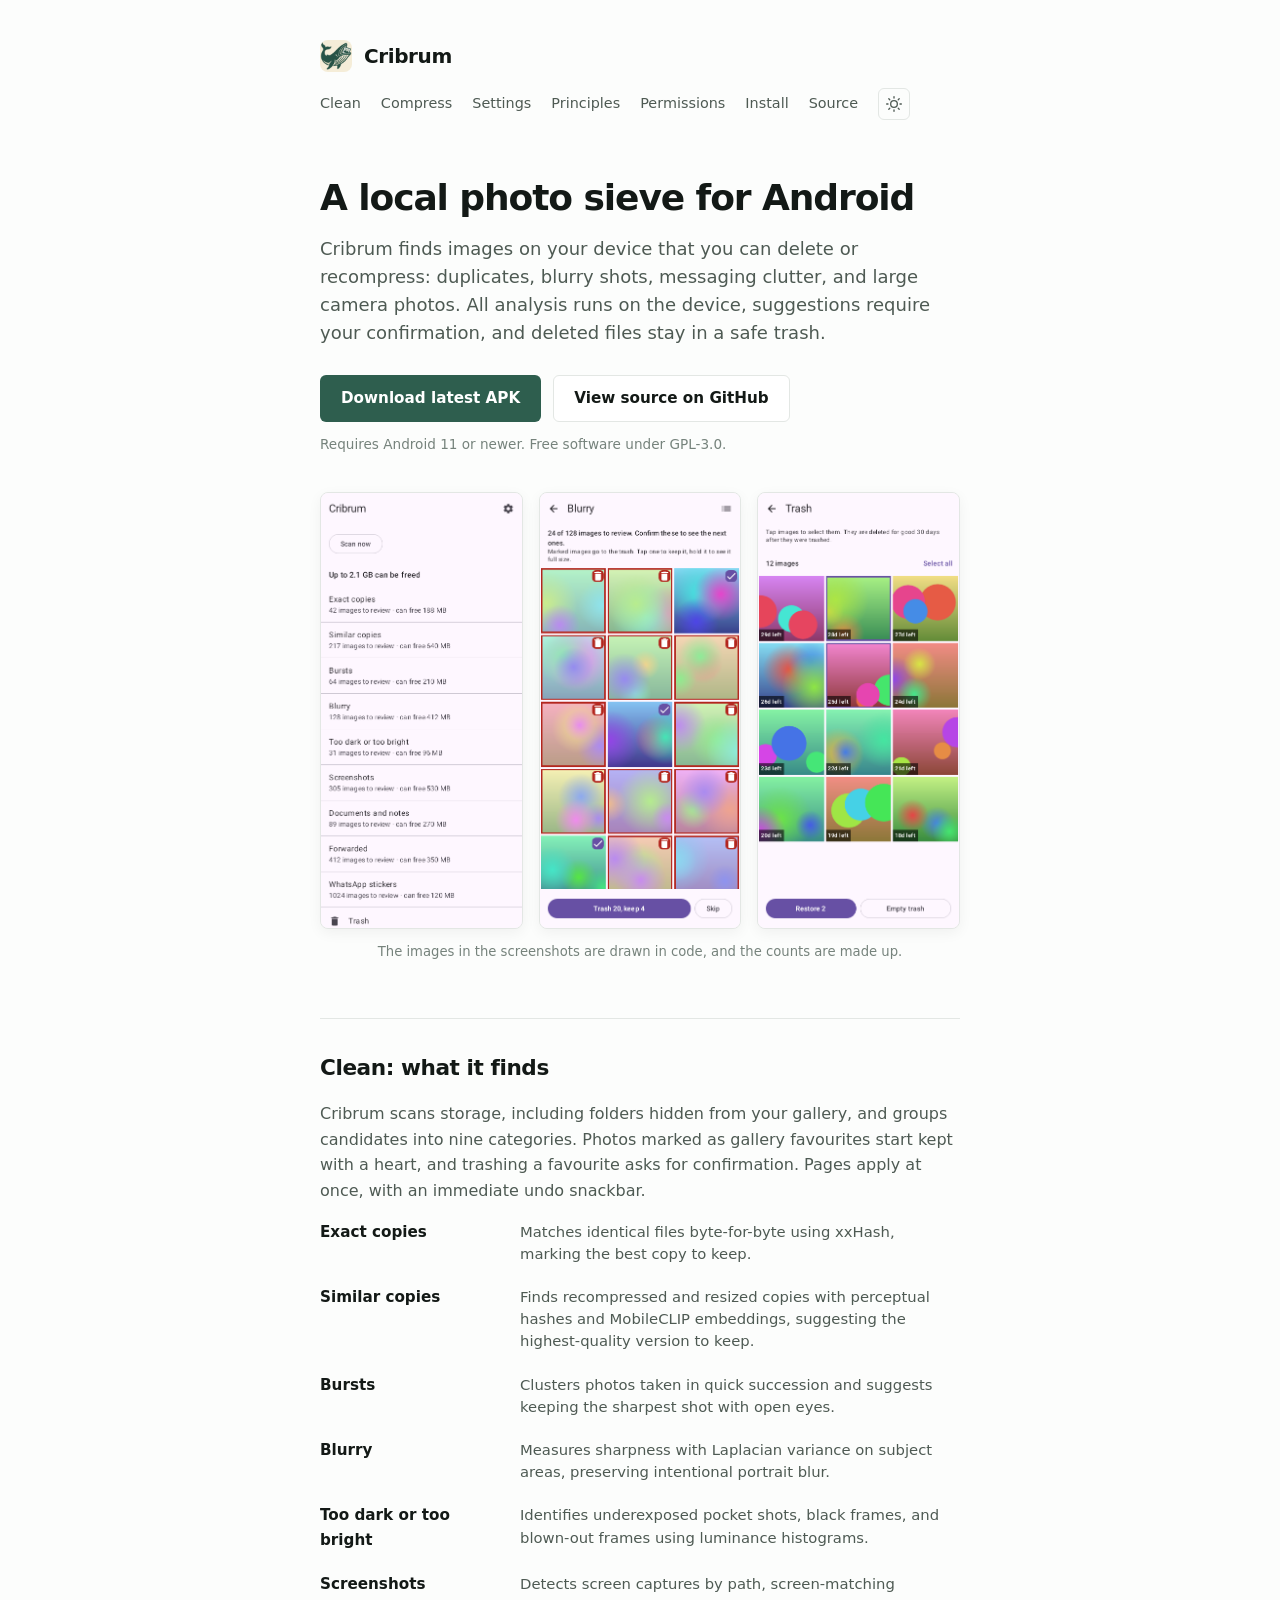
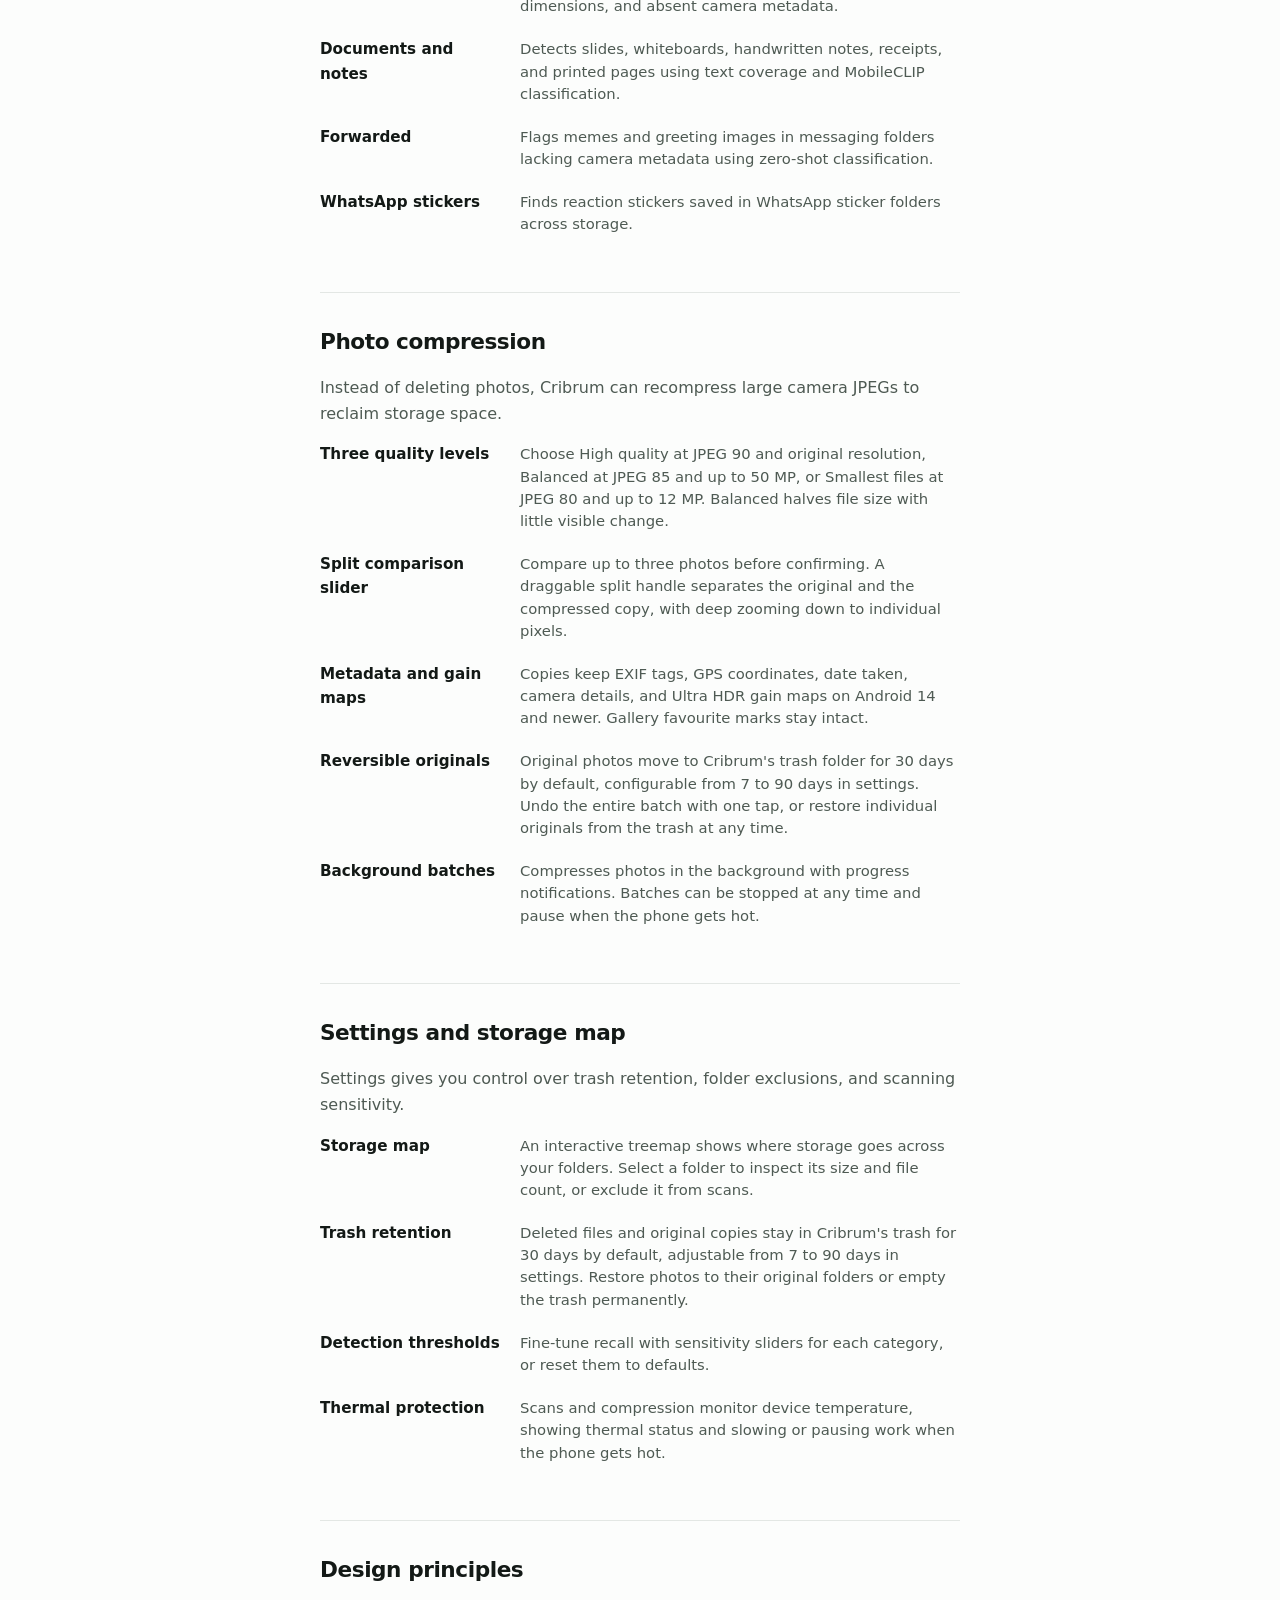
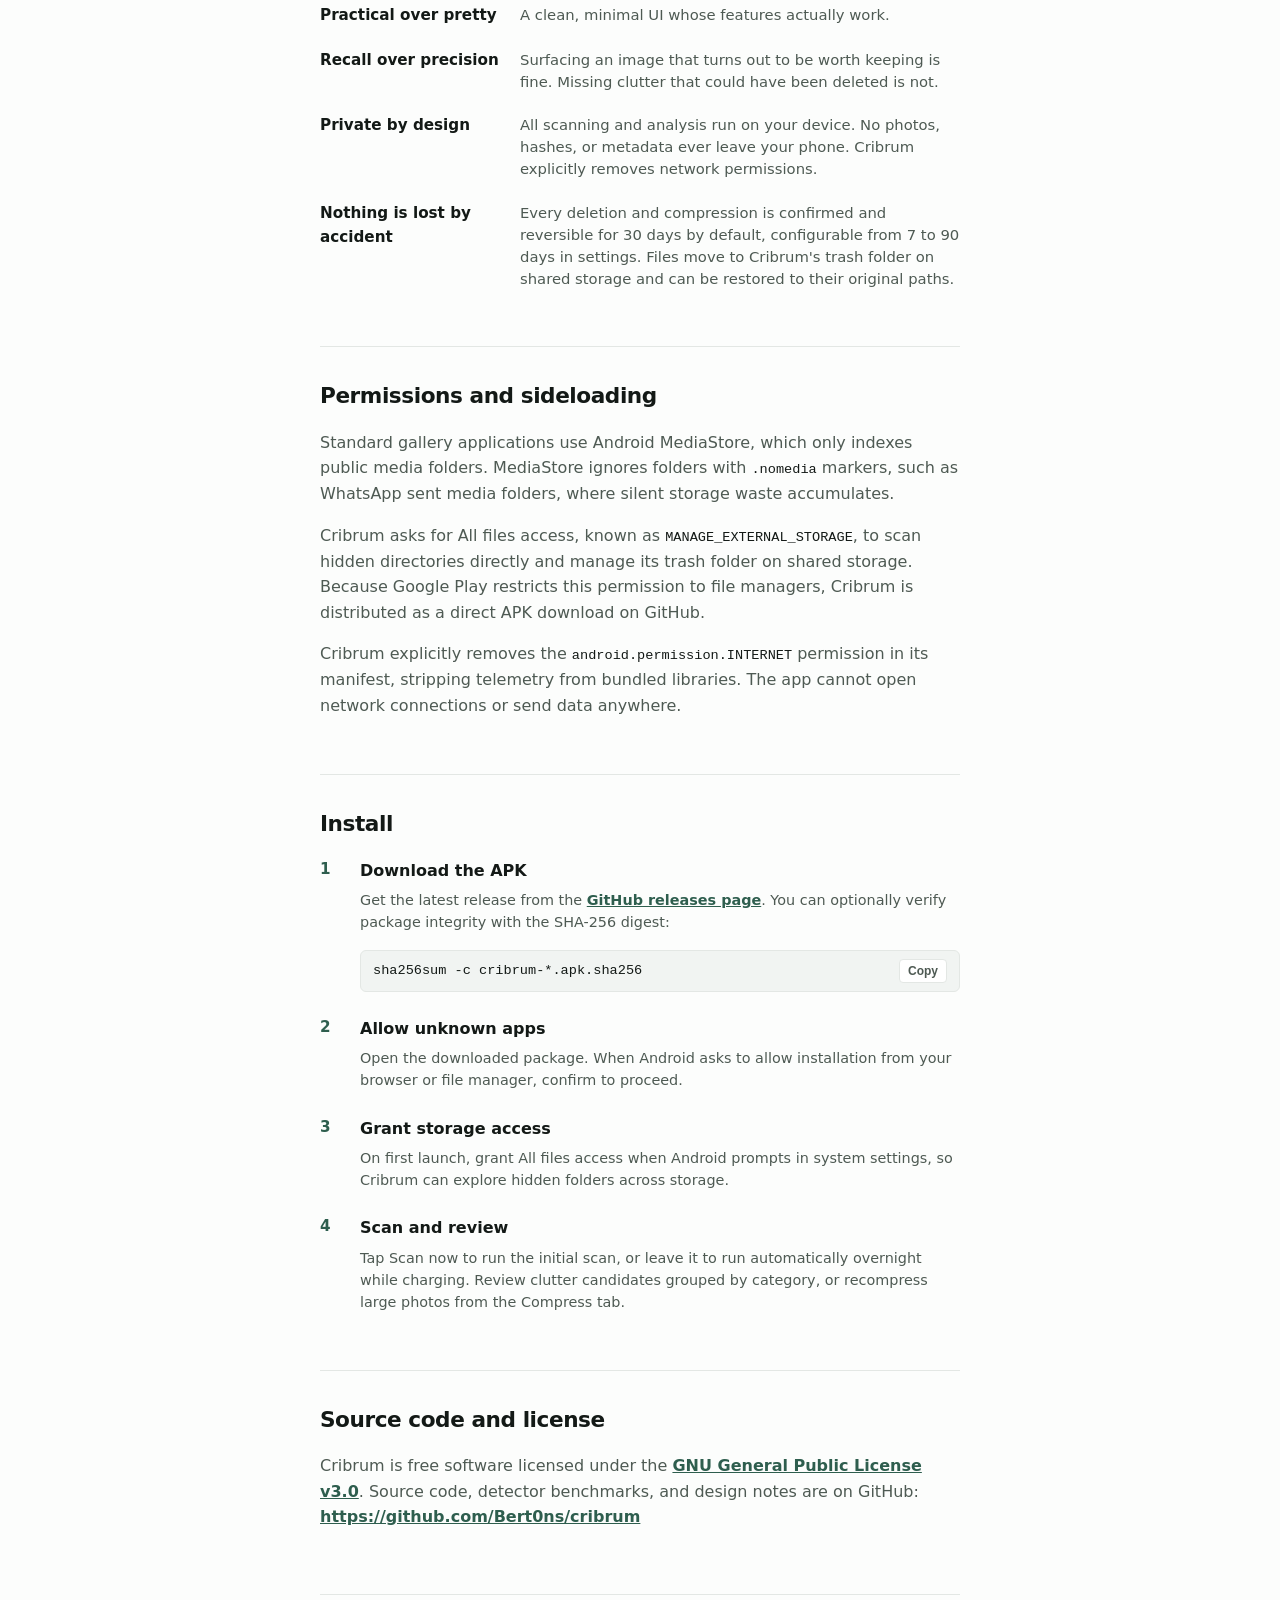
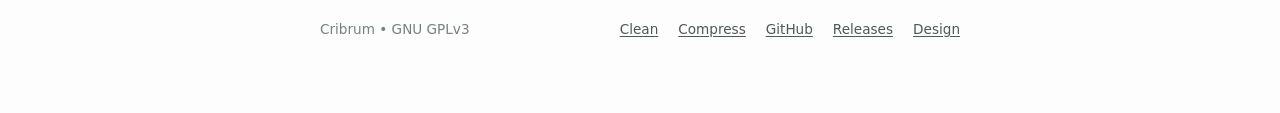
==== commit db00a4d0: "feat(site): update website for photo compression and recent changes Update site/index.html and site/" ====
--- a/site/index.html
+++ b/site/index.html
@@ -3,10 +3,10 @@
 <head>
   <meta charset="utf-8">
   <meta name="viewport" content="width=device-width, initial-scale=1">
-  <title>Cribrum: On-device photo cleanup for Android</title>
-  <meta name="description" content="A private, local photo sieve for Android. Finds duplicates, blurry shots, WhatsApp media clutter, and screenshots without uploading anything to the cloud.">
-  <meta property="og:title" content="Cribrum: On-device photo cleanup for Android">
-  <meta property="og:description" content="Find photos you can delete without losing memories that matter. On-device analysis, suggestions only, and safe trash (30 days by default).">
+  <title>Cribrum: Clean and compress photos on Android</title>
+  <meta name="description" content="A private, on-device photo sieve for Android. Cleans clutter, duplicates, and blurry shots, or recompresses large photos to save storage without losing memories.">
+  <meta property="og:title" content="Cribrum: Clean and compress photos on Android">
+  <meta property="og:description" content="Clean clutter or recompress large photos without sending data to the cloud. On-device analysis, suggestions only, and safe 30-day trash.">
   <meta property="og:type" content="website">
   <meta property="og:url" content="https://cribrum.bertons.me">
   <link rel="icon" type="image/png" href="favicon.png">
@@ -21,7 +21,9 @@
       </a>
 
       <div class="nav-links">
-        <a href="#what-it-finds">What it finds</a>
+        <a href="#clean">Clean</a>
+        <a href="#compress">Compress</a>
+        <a href="#settings">Settings</a>
         <a href="#principles">Principles</a>
         <a href="#permissions">Permissions</a>
         <a href="#install">Install</a>
@@ -45,7 +47,7 @@
     <header class="hero">
       <h1>A local photo sieve for Android</h1>
       <p class="hero-lead">
-        Cribrum scans storage for images you can safely delete, surfaces candidates for your review, and keeps deletions in a trash for 30 days by default.
+        Cribrum finds images on your device that you can delete or recompress: duplicates, blurry shots, messaging clutter, and large camera photos. All analysis runs on the device, suggestions require your confirmation, and deleted files stay in a safe trash.
       </p>
 
       <div class="cta-row">
@@ -60,21 +62,25 @@
 
       <div class="screenshots" aria-label="App screenshots">
         <figure class="screenshot-figure">
-          <img src="screenshots/home.png" alt="The home screen, with the categories and the space each can free" class="screenshot-img" width="411" height="891">
+          <img src="screenshots/home.png" alt="The Clean screen, showing categories and how much space each can free" class="screenshot-img" width="411" height="891">
         </figure>
         <figure class="screenshot-figure">
-          <img src="screenshots/category.png" alt="A category grid with the likely deletable images marked" class="screenshot-img" width="411" height="891">
+          <img src="screenshots/category.png" alt="A category review grid with deletable images marked" class="screenshot-img" width="411" height="891">
         </figure>
         <figure class="screenshot-figure">
-          <img src="screenshots/trash.png" alt="The trash, with the days left on each image" class="screenshot-img" width="411" height="891">
+          <img src="screenshots/trash.png" alt="The trash, showing days left before automatic deletion" class="screenshot-img" width="411" height="891">
         </figure>
       </div>
       <p class="screenshots-note">The images in the screenshots are drawn in code, and the counts are made up.</p>
     </header>
 
     <main>
-      <section id="what-it-finds">
-        <h2>What it finds</h2>
+      <section id="clean">
+        <span id="what-it-finds"></span>
+        <h2>Clean: what it finds</h2>
+        <p>
+          Cribrum scans storage, including folders hidden from your gallery, and groups candidates into nine categories. Photos marked as gallery favourites start kept with a heart, and trashing a favourite asks for confirmation. Pages apply at once, with an immediate undo snackbar.
+        </p>
         <div class="feature-list">
           <div class="feature-row">
             <div class="feature-term">Exact copies</div>
@@ -111,6 +117,60 @@
           <div class="feature-row">
             <div class="feature-term">WhatsApp stickers</div>
             <div class="feature-desc">Finds reaction stickers saved in WhatsApp sticker folders across storage.</div>
+          </div>
+        </div>
+      </section>
+
+      <section id="compress">
+        <h2>Photo compression</h2>
+        <p>
+          Instead of deleting photos, Cribrum can recompress large camera JPEGs to reclaim storage space.
+        </p>
+        <div class="feature-list">
+          <div class="feature-row">
+            <div class="feature-term">Three quality levels</div>
+            <div class="feature-desc">Choose High quality at JPEG 90 and original resolution, Balanced at JPEG 85 and up to 50 MP, or Smallest files at JPEG 80 and up to 12 MP. Balanced halves file size with little visible change.</div>
+          </div>
+          <div class="feature-row">
+            <div class="feature-term">Split comparison slider</div>
+            <div class="feature-desc">Compare up to three photos before confirming. A draggable split handle separates the original and the compressed copy, with deep zooming down to individual pixels.</div>
+          </div>
+          <div class="feature-row">
+            <div class="feature-term">Metadata and gain maps</div>
+            <div class="feature-desc">Copies keep EXIF tags, GPS coordinates, date taken, camera details, and Ultra HDR gain maps on Android 14 and newer. Gallery favourite marks stay intact.</div>
+          </div>
+          <div class="feature-row">
+            <div class="feature-term">Reversible originals</div>
+            <div class="feature-desc">Original photos move to Cribrum's trash folder for 30 days by default, configurable from 7 to 90 days in settings. Undo the entire batch with one tap, or restore individual originals from the trash at any time.</div>
+          </div>
+          <div class="feature-row">
+            <div class="feature-term">Background batches</div>
+            <div class="feature-desc">Compresses photos in the background with progress notifications. Batches can be stopped at any time and pause when the phone gets hot.</div>
+          </div>
+        </div>
+      </section>
+
+      <section id="settings">
+        <h2>Settings and storage map</h2>
+        <p>
+          Settings gives you control over trash retention, folder exclusions, and scanning sensitivity.
+        </p>
+        <div class="feature-list">
+          <div class="feature-row">
+            <div class="feature-term">Storage map</div>
+            <div class="feature-desc">An interactive treemap shows where storage goes across your folders. Select a folder to inspect its size and file count, or exclude it from scans.</div>
+          </div>
+          <div class="feature-row">
+            <div class="feature-term">Trash retention</div>
+            <div class="feature-desc">Deleted files and original copies stay in Cribrum's trash for 30 days by default, adjustable from 7 to 90 days in settings. Restore photos to their original folders or empty the trash permanently.</div>
+          </div>
+          <div class="feature-row">
+            <div class="feature-term">Detection thresholds</div>
+            <div class="feature-desc">Fine-tune recall with sensitivity sliders for each category, or reset them to defaults.</div>
+          </div>
+          <div class="feature-row">
+            <div class="feature-term">Thermal protection</div>
+            <div class="feature-desc">Scans and compression monitor device temperature, showing thermal status and slowing or pausing work when the phone gets hot.</div>
           </div>
         </div>
       </section>
@@ -132,7 +192,7 @@
           </div>
           <div class="feature-row">
             <div class="feature-term">Nothing is lost by accident</div>
-            <div class="feature-desc">Every deletion is confirmed and reversible for 30 days by default (7 to 90 days in settings). Files move to Cribrum's trash folder on shared storage and can be restored to their original paths.</div>
+            <div class="feature-desc">Every deletion and compression is confirmed and reversible for 30 days by default, configurable from 7 to 90 days in settings. Files move to Cribrum's trash folder on shared storage and can be restored to their original paths.</div>
           </div>
         </div>
       </section>
@@ -140,13 +200,13 @@
       <section id="permissions">
         <h2>Permissions and sideloading</h2>
         <p>
-          Standard gallery applications use Android MediaStore, which only indexes public media folders. MediaStore ignores folders with <code>.nomedia</code> markers, such as <code>WhatsApp Images/Sent</code>, where silent storage waste accumulates.
-        </p>
-        <p>
-          Cribrum asks for <code>MANAGE_EXTERNAL_STORAGE</code> (All files access) to scan hidden directories directly and manage its trash folder on shared storage. Because Google Play restricts this permission to file managers, Cribrum is distributed as a direct APK download on GitHub.
-        </p>
-        <p>
-          Cribrum explicitly removes the <code>android.permission.INTERNET</code> permission in its manifest, stripping even telemetry from bundled libraries. The app cannot open network connections or send data anywhere.
+          Standard gallery applications use Android MediaStore, which only indexes public media folders. MediaStore ignores folders with <code>.nomedia</code> markers, such as WhatsApp sent media folders, where silent storage waste accumulates.
+        </p>
+        <p>
+          Cribrum asks for All files access, known as <code>MANAGE_EXTERNAL_STORAGE</code>, to scan hidden directories directly and manage its trash folder on shared storage. Because Google Play restricts this permission to file managers, Cribrum is distributed as a direct APK download on GitHub.
+        </p>
+        <p>
+          Cribrum explicitly removes the <code>android.permission.INTERNET</code> permission in its manifest, stripping telemetry from bundled libraries. The app cannot open network connections or send data anywhere.
         </p>
       </section>
 
@@ -182,7 +242,7 @@
             <span class="step-num">4</span>
             <div class="step-body">
               <h3>Scan and review</h3>
-              <p>Tap Scan now to run the initial scan, or leave it to run automatically overnight while charging. Candidates will appear grouped by category for your review.</p>
+              <p>Tap Scan now to run the initial scan, or leave it to run automatically overnight while charging. Review clutter candidates grouped by category, or recompress large photos from the Compress tab.</p>
             </div>
           </li>
         </ol>
@@ -201,6 +261,8 @@
     <footer>
       <div>Cribrum &bull; GNU GPLv3</div>
       <div class="footer-nav">
+        <a href="#clean">Clean</a>
+        <a href="#compress">Compress</a>
         <a href="https://github.com/Bert0ns/cribrum" target="_blank" rel="noopener noreferrer">GitHub</a>
         <a href="https://github.com/Bert0ns/cribrum/releases/latest" target="_blank" rel="noopener noreferrer">Releases</a>
         <a href="https://github.com/Bert0ns/cribrum/blob/main/docs/design.md" target="_blank" rel="noopener noreferrer">Design</a>
--- a/site/style.css
+++ b/site/style.css
@@ -81,6 +81,8 @@
   display: flex;
   justify-content: space-between;
   align-items: center;
+  flex-wrap: wrap;
+  gap: 1rem;
   margin-bottom: 3.5rem;
 }
 
@@ -105,7 +107,8 @@
 .nav-links {
   display: flex;
   align-items: center;
-  gap: 1.25rem;
+  flex-wrap: wrap;
+  gap: 0.75rem 1.25rem;
   font-size: 0.9rem;
 }
 
@@ -377,6 +380,12 @@
 }
 
 @media (max-width: 600px) {
+  .top-bar {
+    margin-bottom: 2.5rem;
+  }
+  .nav-links {
+    gap: 0.5rem 0.85rem;
+  }
   .screenshots {
     display: flex;
     overflow-x: auto;
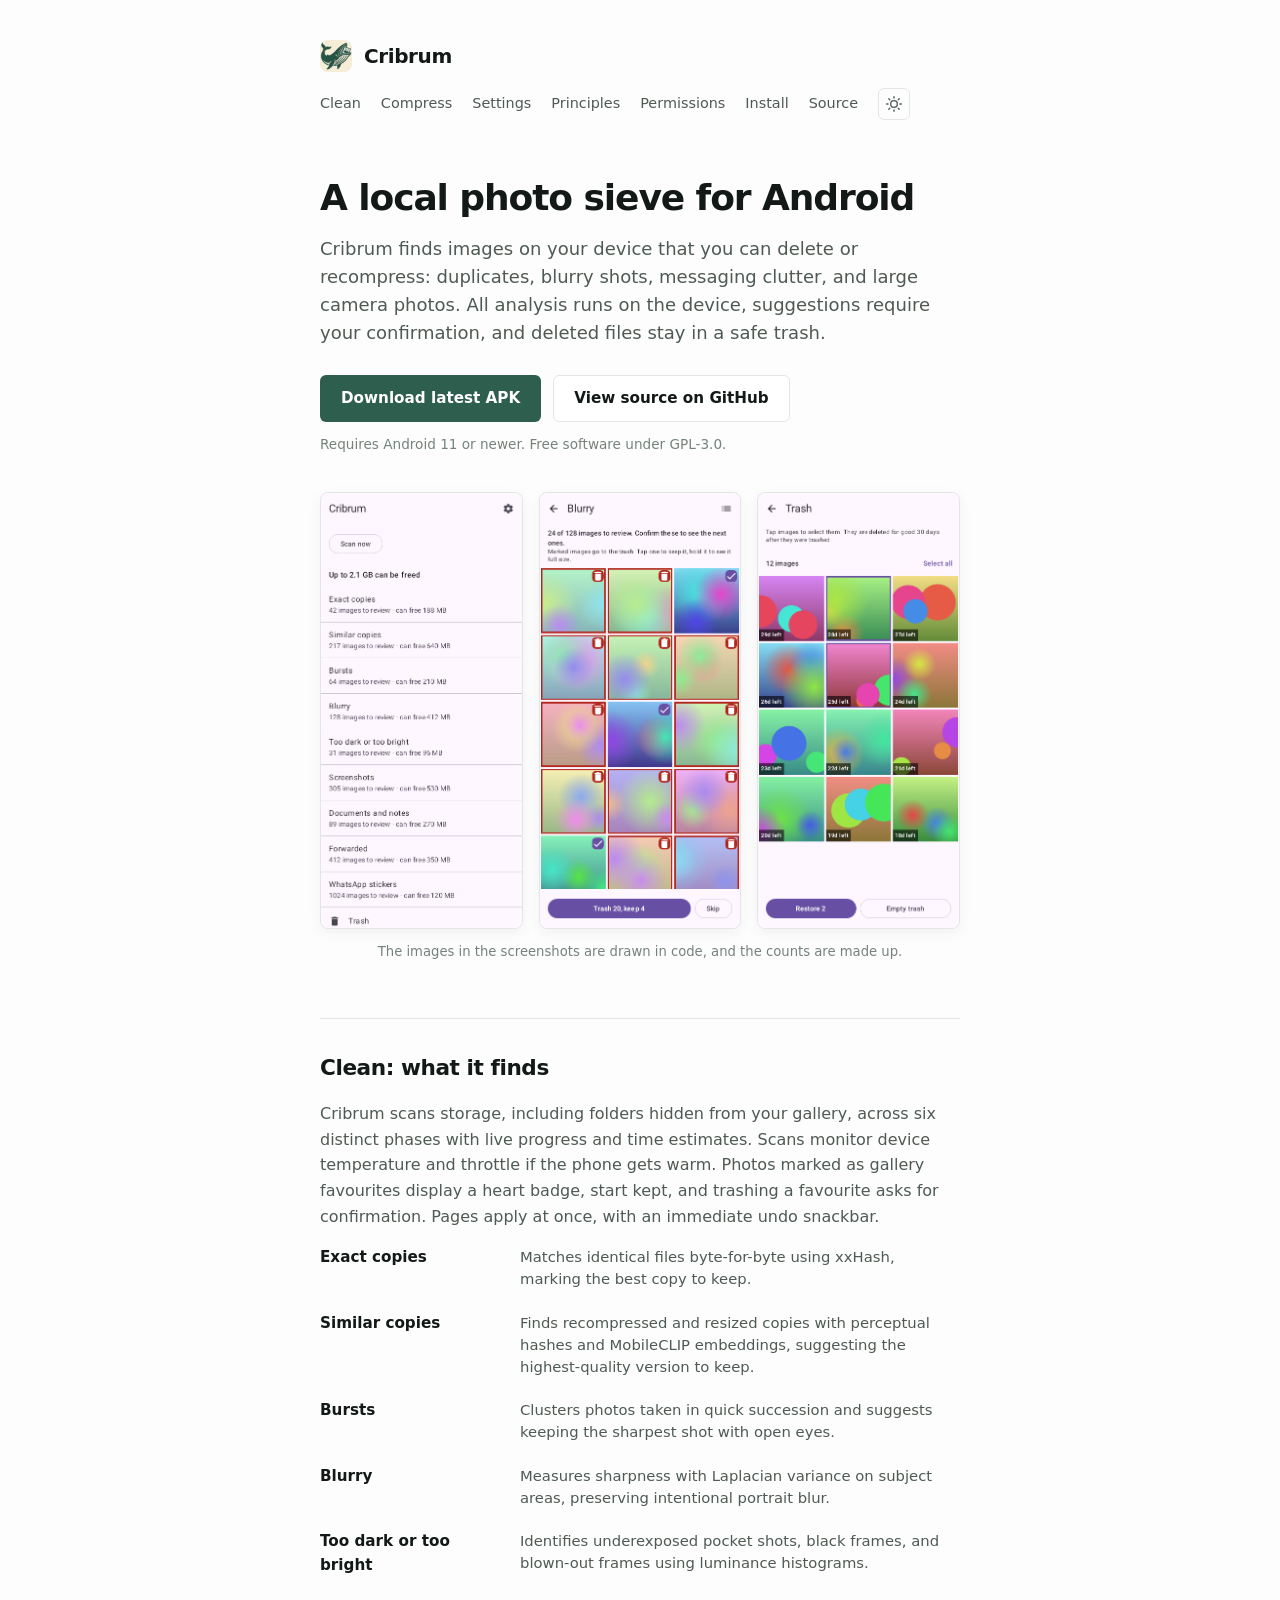
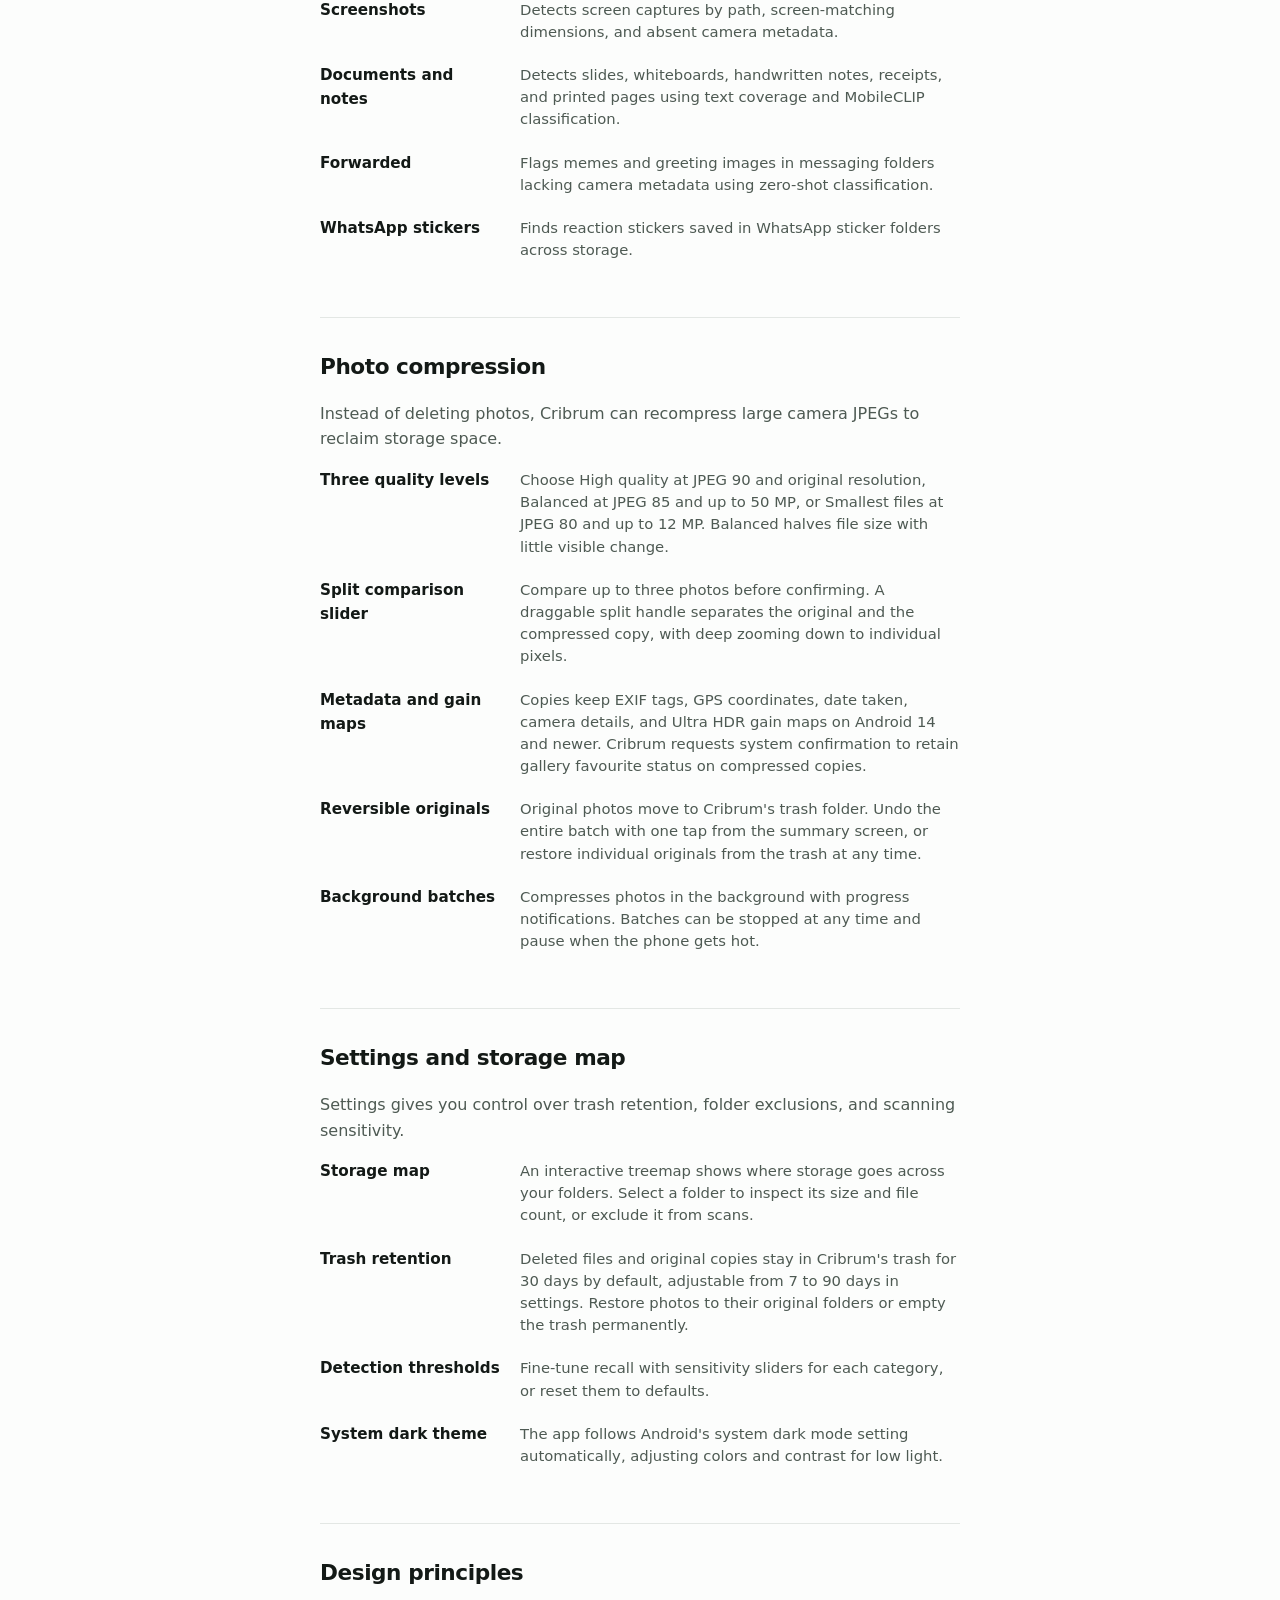
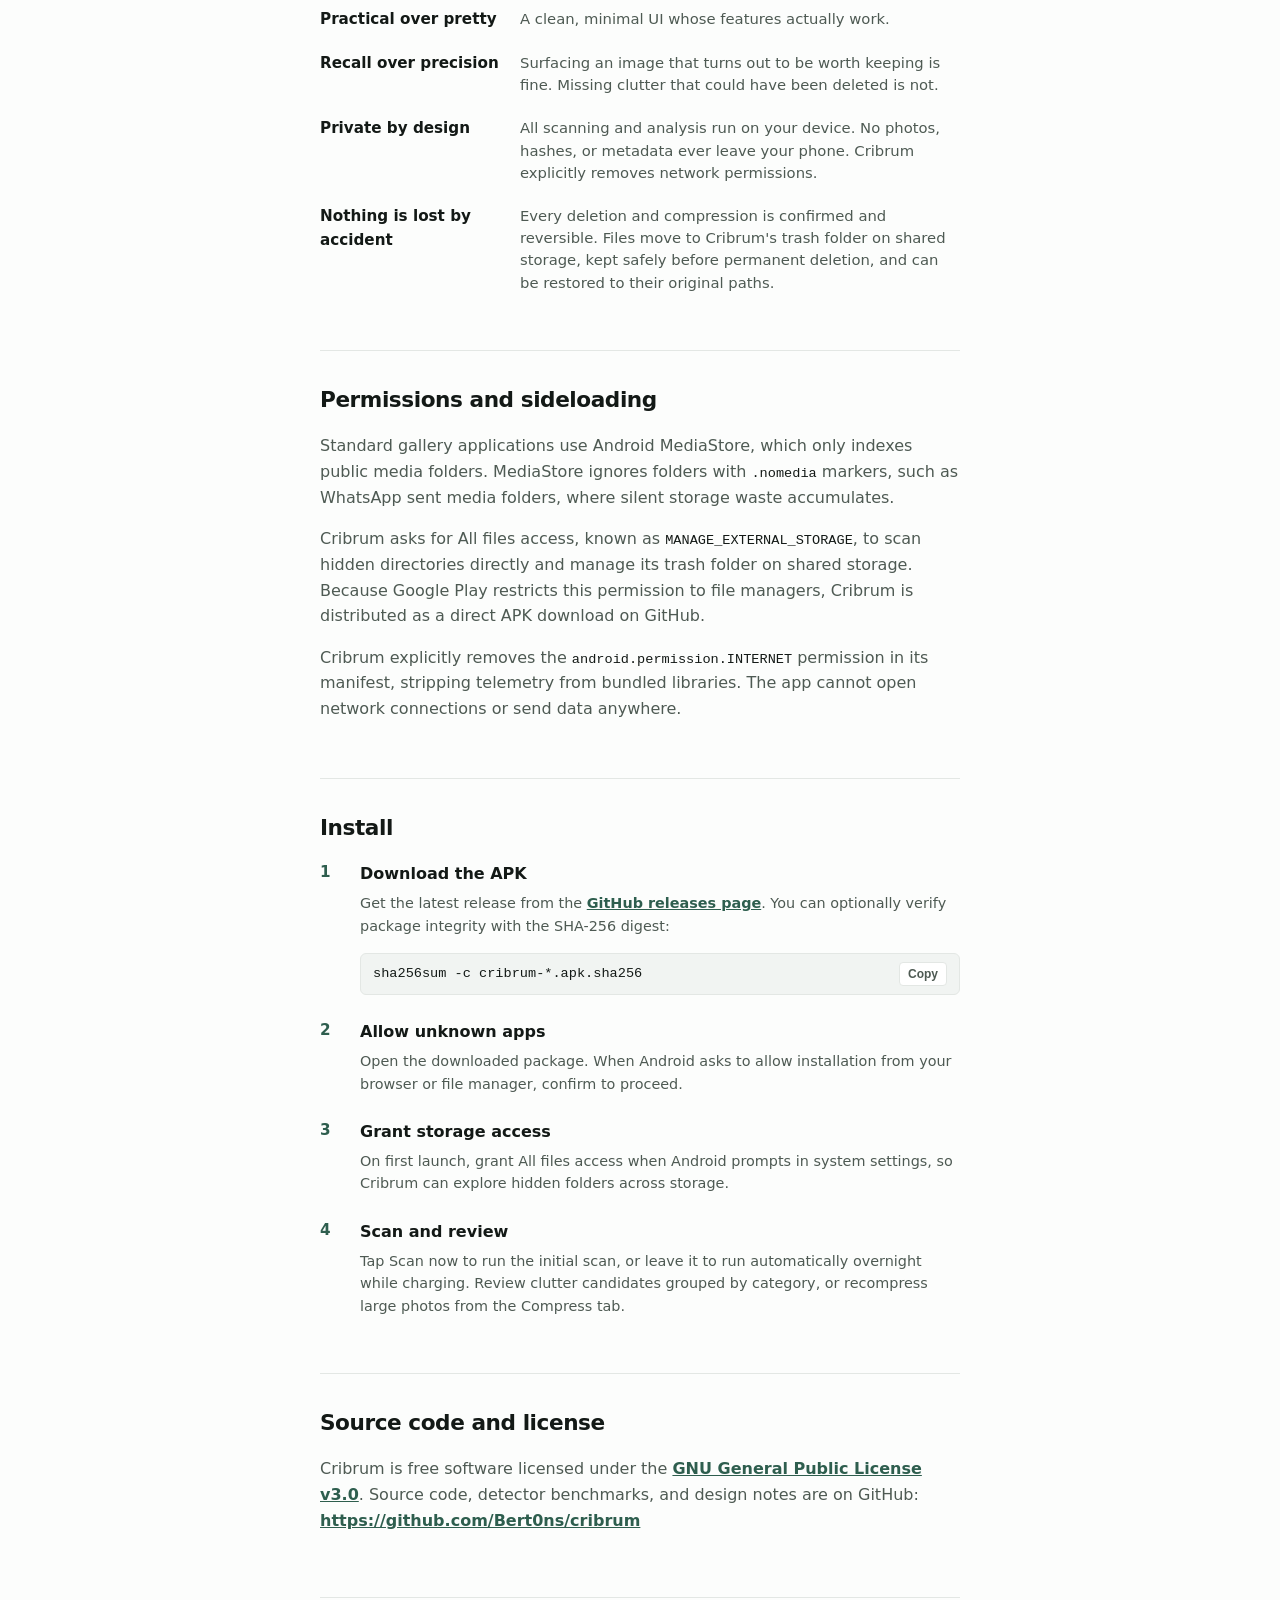
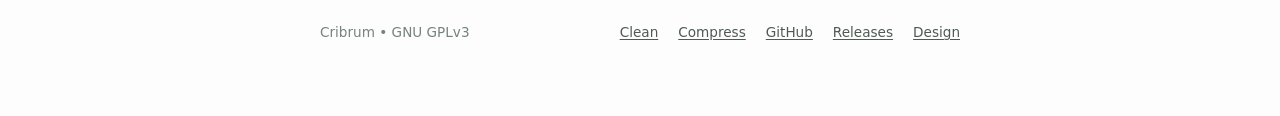
==== commit d563eaaf: "feat(site): address review feedback on copy and accuracy Address findings from Standards and Spec re" ====
--- a/site/index.html
+++ b/site/index.html
@@ -76,10 +76,9 @@
 
     <main>
       <section id="clean">
-        <span id="what-it-finds"></span>
         <h2>Clean: what it finds</h2>
         <p>
-          Cribrum scans storage, including folders hidden from your gallery, and groups candidates into nine categories. Photos marked as gallery favourites start kept with a heart, and trashing a favourite asks for confirmation. Pages apply at once, with an immediate undo snackbar.
+          Cribrum scans storage, including folders hidden from your gallery, across six distinct phases with live progress and time estimates. Scans monitor device temperature and throttle if the phone gets warm. Photos marked as gallery favourites display a heart badge, start kept, and trashing a favourite asks for confirmation. Pages apply at once, with an immediate undo snackbar.
         </p>
         <div class="feature-list">
           <div class="feature-row">
@@ -137,11 +136,11 @@
           </div>
           <div class="feature-row">
             <div class="feature-term">Metadata and gain maps</div>
-            <div class="feature-desc">Copies keep EXIF tags, GPS coordinates, date taken, camera details, and Ultra HDR gain maps on Android 14 and newer. Gallery favourite marks stay intact.</div>
+            <div class="feature-desc">Copies keep EXIF tags, GPS coordinates, date taken, camera details, and Ultra HDR gain maps on Android 14 and newer. Cribrum requests system confirmation to retain gallery favourite status on compressed copies.</div>
           </div>
           <div class="feature-row">
             <div class="feature-term">Reversible originals</div>
-            <div class="feature-desc">Original photos move to Cribrum's trash folder for 30 days by default, configurable from 7 to 90 days in settings. Undo the entire batch with one tap, or restore individual originals from the trash at any time.</div>
+            <div class="feature-desc">Original photos move to Cribrum's trash folder. Undo the entire batch with one tap from the summary screen, or restore individual originals from the trash at any time.</div>
           </div>
           <div class="feature-row">
             <div class="feature-term">Background batches</div>
@@ -169,8 +168,8 @@
             <div class="feature-desc">Fine-tune recall with sensitivity sliders for each category, or reset them to defaults.</div>
           </div>
           <div class="feature-row">
-            <div class="feature-term">Thermal protection</div>
-            <div class="feature-desc">Scans and compression monitor device temperature, showing thermal status and slowing or pausing work when the phone gets hot.</div>
+            <div class="feature-term">System dark theme</div>
+            <div class="feature-desc">The app follows Android's system dark mode setting automatically, adjusting colors and contrast for low light.</div>
           </div>
         </div>
       </section>
@@ -192,7 +191,7 @@
           </div>
           <div class="feature-row">
             <div class="feature-term">Nothing is lost by accident</div>
-            <div class="feature-desc">Every deletion and compression is confirmed and reversible for 30 days by default, configurable from 7 to 90 days in settings. Files move to Cribrum's trash folder on shared storage and can be restored to their original paths.</div>
+            <div class="feature-desc">Every deletion and compression is confirmed and reversible. Files move to Cribrum's trash folder on shared storage, kept safely before permanent deletion, and can be restored to their original paths.</div>
           </div>
         </div>
       </section>
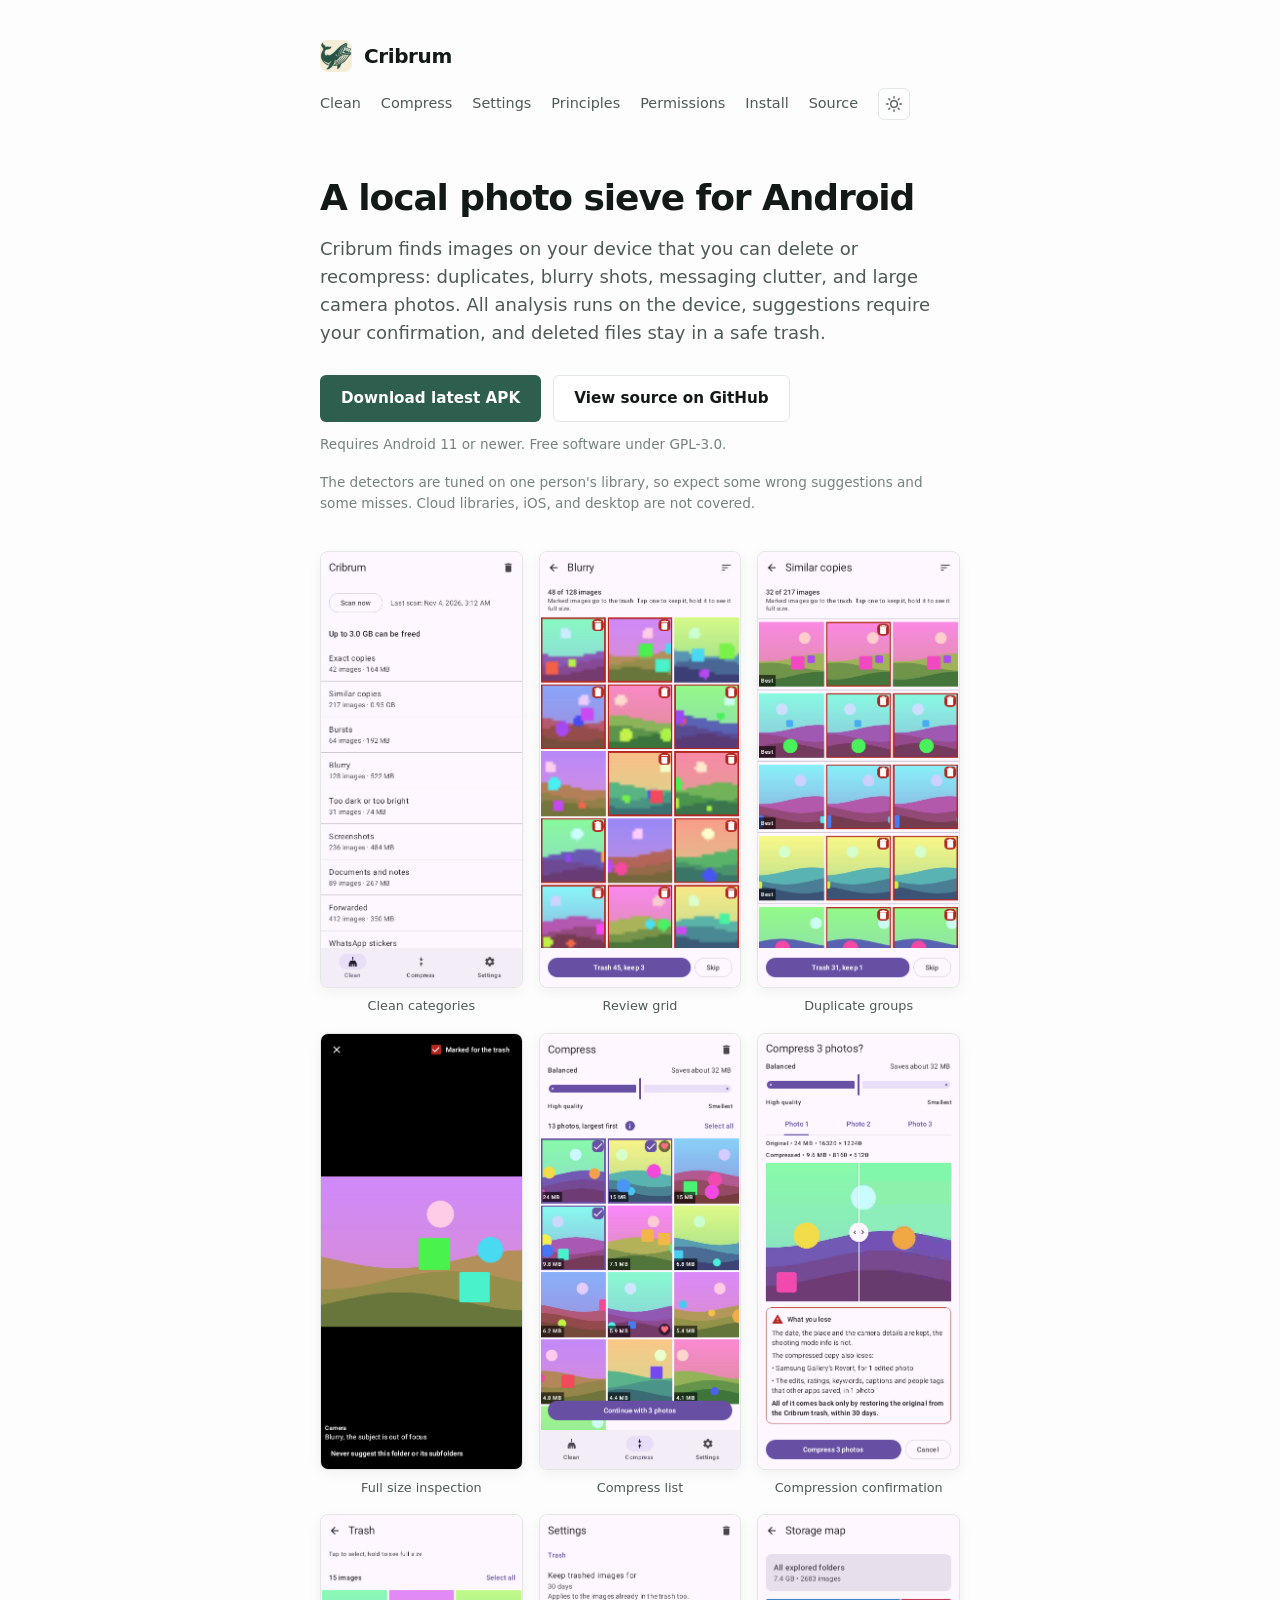
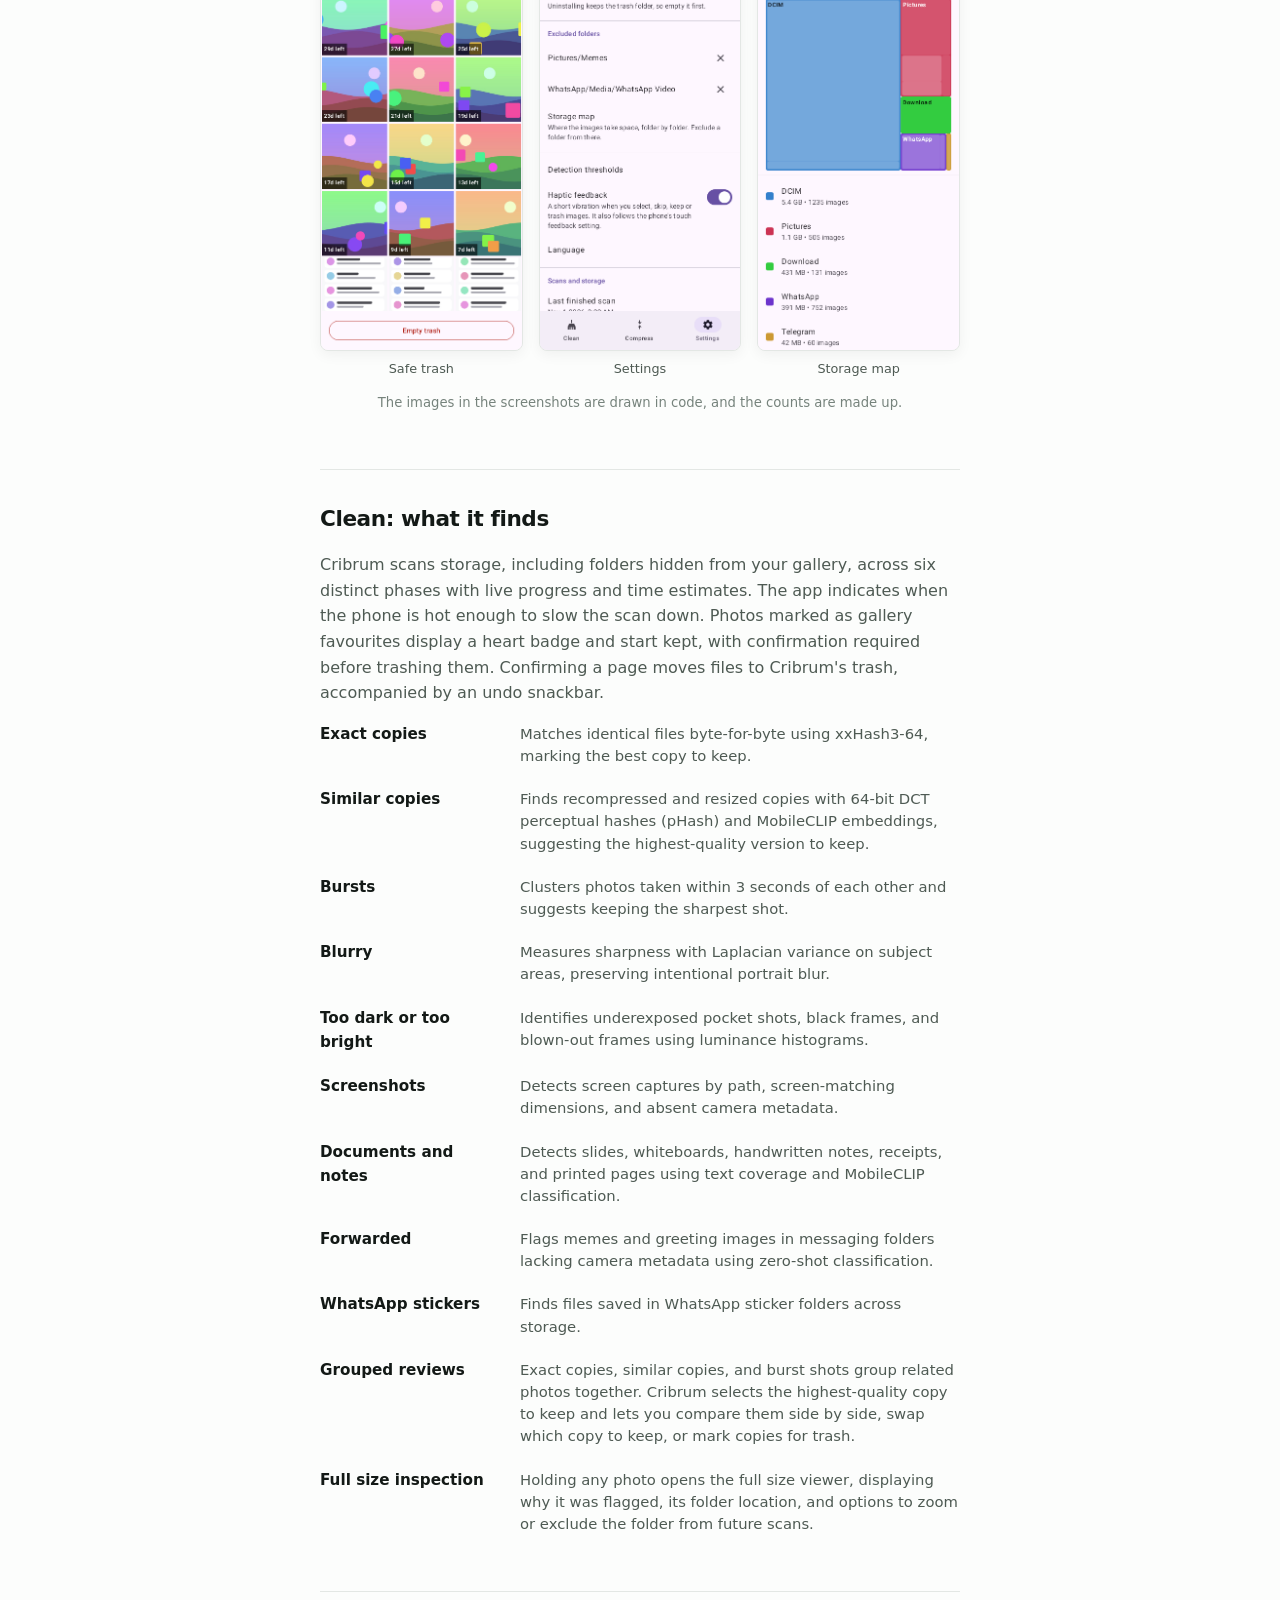
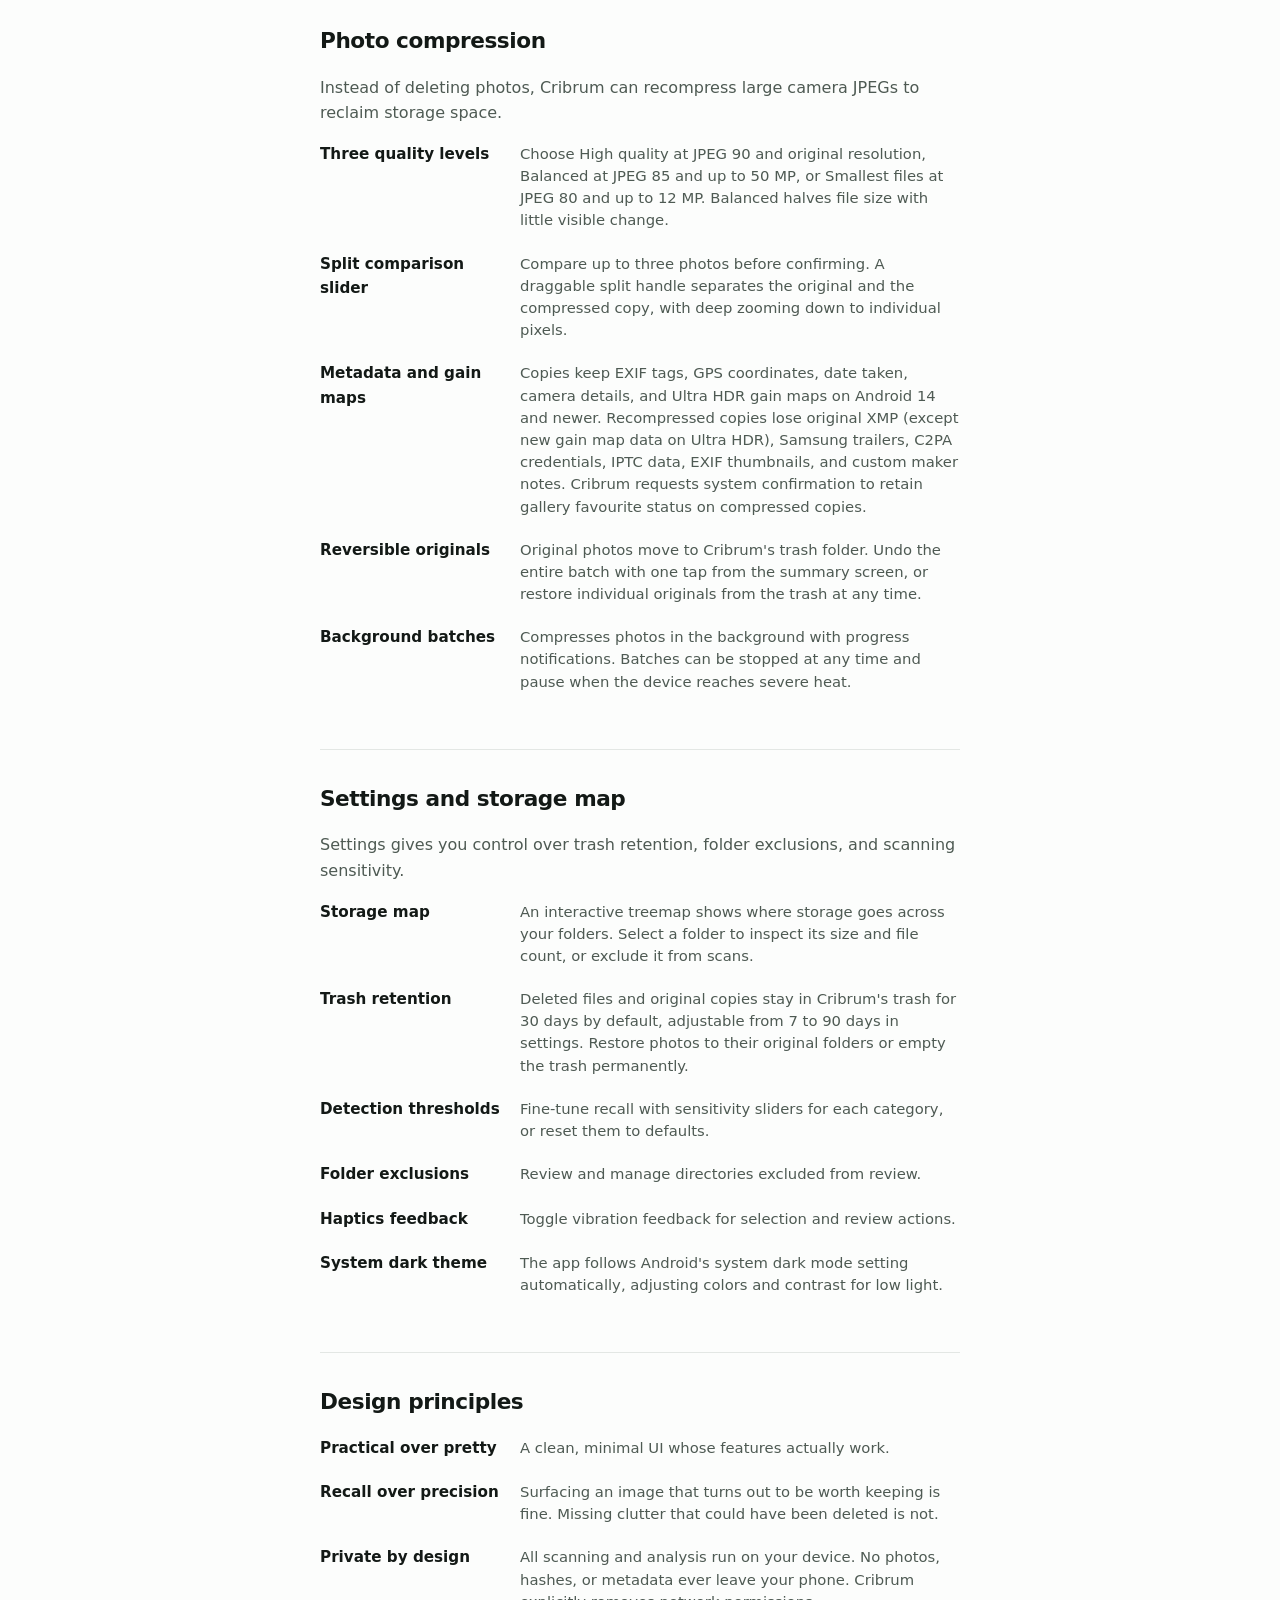
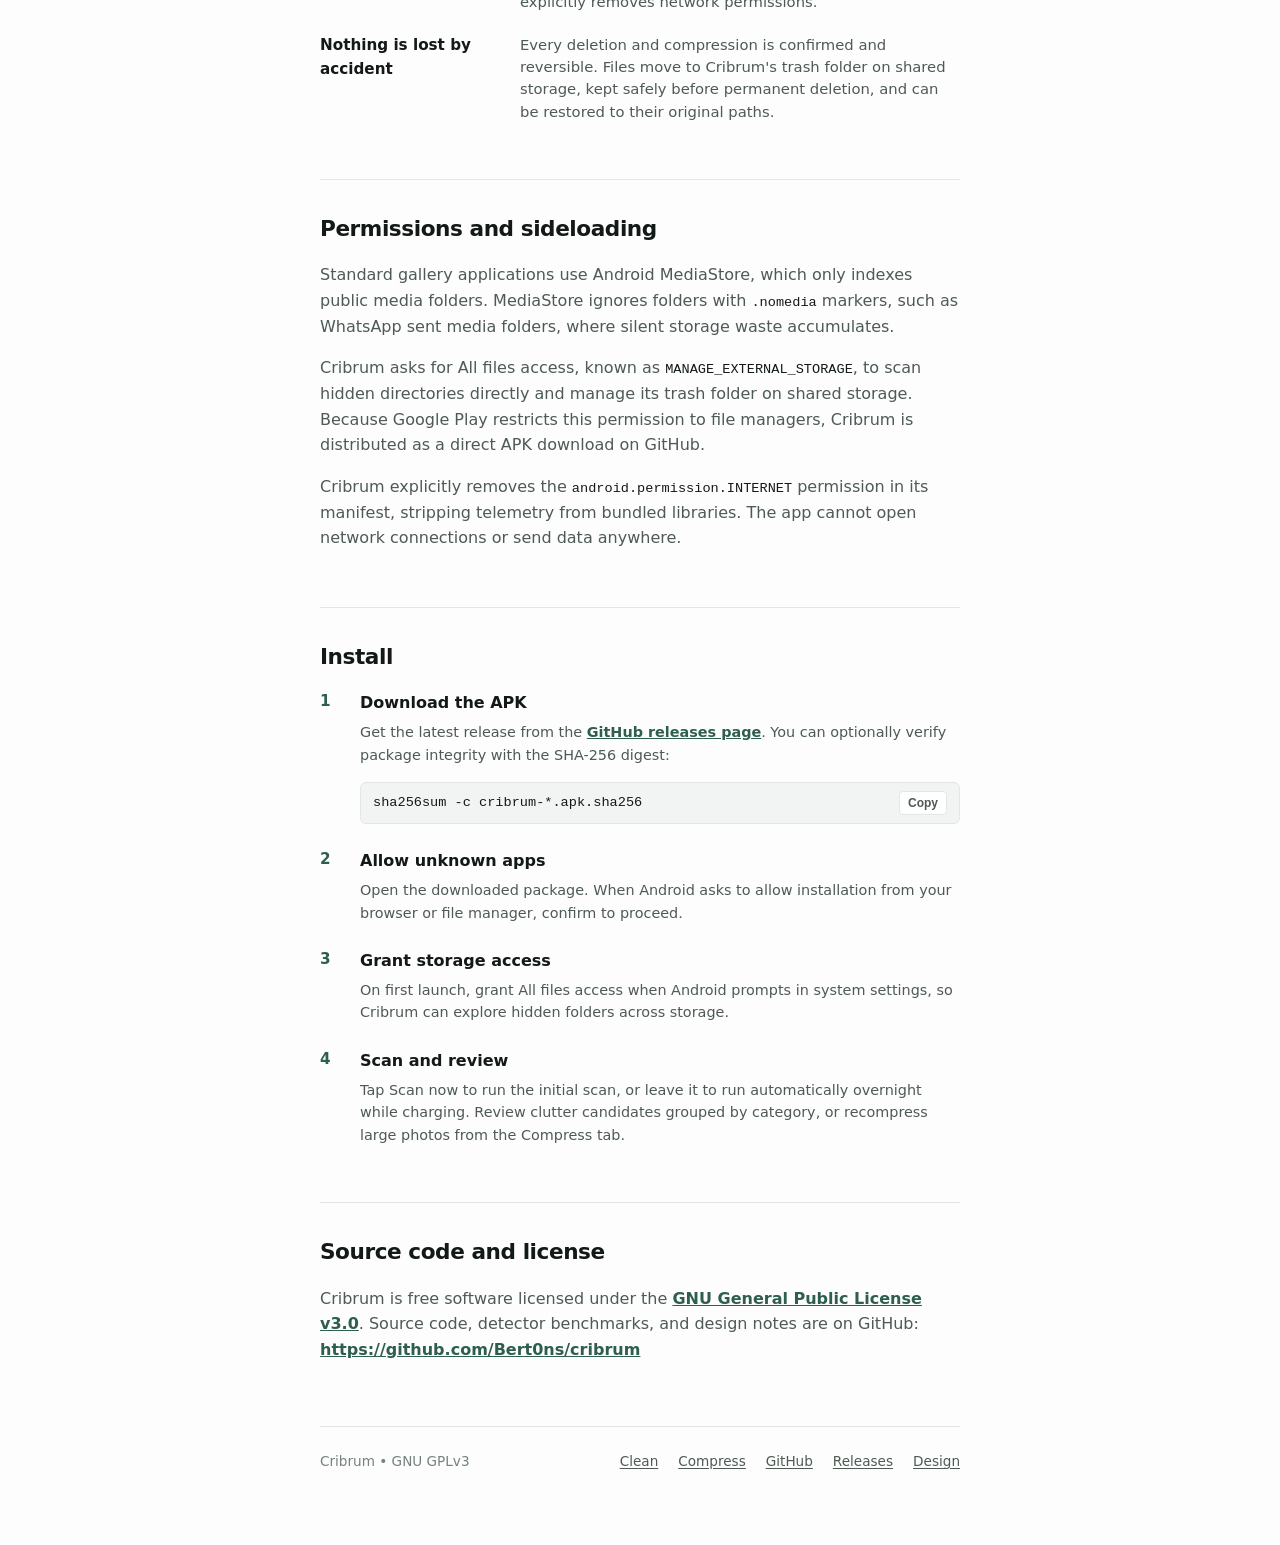
==== commit 0c363fcf: "feat(site): present current screens and features" ====
--- a/site/index.html
+++ b/site/index.html
@@ -59,16 +59,44 @@
         </a>
       </div>
       <p class="meta-text">Requires Android 11 or newer. Free software under GPL-3.0.</p>
+      <p class="meta-text">The detectors are tuned on one person's library, so expect some wrong suggestions and some misses. Cloud libraries, iOS, and desktop are not covered.</p>
 
       <div class="screenshots" aria-label="App screenshots">
         <figure class="screenshot-figure">
-          <img src="screenshots/home.png" alt="The Clean screen, showing categories and how much space each can free" class="screenshot-img" width="411" height="891">
-        </figure>
-        <figure class="screenshot-figure">
-          <img src="screenshots/category.png" alt="A category review grid with deletable images marked" class="screenshot-img" width="411" height="891">
-        </figure>
-        <figure class="screenshot-figure">
-          <img src="screenshots/trash.png" alt="The trash, showing days left before automatic deletion" class="screenshot-img" width="411" height="891">
+          <img src="screenshots/home.png" alt="Clean home screen showing categories and space savings" class="screenshot-img" width="411" height="891">
+          <figcaption class="screenshot-caption">Clean categories</figcaption>
+        </figure>
+        <figure class="screenshot-figure">
+          <img src="screenshots/category.png" alt="Category review grid with marked items" class="screenshot-img" width="411" height="891">
+          <figcaption class="screenshot-caption">Review grid</figcaption>
+        </figure>
+        <figure class="screenshot-figure">
+          <img src="screenshots/group.png" alt="Group view showing duplicate copies with best copy kept" class="screenshot-img" width="411" height="891">
+          <figcaption class="screenshot-caption">Duplicate groups</figcaption>
+        </figure>
+        <figure class="screenshot-figure">
+          <img src="screenshots/full-size.png" alt="Full size photo view with candidate details" class="screenshot-img" width="411" height="891">
+          <figcaption class="screenshot-caption">Full size inspection</figcaption>
+        </figure>
+        <figure class="screenshot-figure">
+          <img src="screenshots/compress.png" alt="Compress screen with photo selection and savings estimate" class="screenshot-img" width="411" height="891">
+          <figcaption class="screenshot-caption">Compress list</figcaption>
+        </figure>
+        <figure class="screenshot-figure">
+          <img src="screenshots/compress-summary.png" alt="Compression confirmation dialog before moving originals to trash" class="screenshot-img" width="411" height="891">
+          <figcaption class="screenshot-caption">Compression confirmation</figcaption>
+        </figure>
+        <figure class="screenshot-figure">
+          <img src="screenshots/trash.png" alt="Trash screen showing days left before deletion" class="screenshot-img" width="411" height="891">
+          <figcaption class="screenshot-caption">Safe trash</figcaption>
+        </figure>
+        <figure class="screenshot-figure">
+          <img src="screenshots/settings.png" alt="Settings screen with trash retention and options" class="screenshot-img" width="411" height="891">
+          <figcaption class="screenshot-caption">Settings</figcaption>
+        </figure>
+        <figure class="screenshot-figure">
+          <img src="screenshots/storage-map.png" alt="Storage map treemap of device folders" class="screenshot-img" width="411" height="891">
+          <figcaption class="screenshot-caption">Storage map</figcaption>
         </figure>
       </div>
       <p class="screenshots-note">The images in the screenshots are drawn in code, and the counts are made up.</p>
@@ -78,20 +106,20 @@
       <section id="clean">
         <h2>Clean: what it finds</h2>
         <p>
-          Cribrum scans storage, including folders hidden from your gallery, across six distinct phases with live progress and time estimates. Scans monitor device temperature and throttle if the phone gets warm. Photos marked as gallery favourites display a heart badge, start kept, and trashing a favourite asks for confirmation. Pages apply at once, with an immediate undo snackbar.
+          Cribrum scans storage, including folders hidden from your gallery, across six distinct phases with live progress and time estimates. The app indicates when the phone is hot enough to slow the scan down. Photos marked as gallery favourites display a heart badge and start kept, with confirmation required before trashing them. Confirming a page moves files to Cribrum's trash, accompanied by an undo snackbar.
         </p>
         <div class="feature-list">
           <div class="feature-row">
             <div class="feature-term">Exact copies</div>
-            <div class="feature-desc">Matches identical files byte-for-byte using xxHash, marking the best copy to keep.</div>
+            <div class="feature-desc">Matches identical files byte-for-byte using xxHash3-64, marking the best copy to keep.</div>
           </div>
           <div class="feature-row">
             <div class="feature-term">Similar copies</div>
-            <div class="feature-desc">Finds recompressed and resized copies with perceptual hashes and MobileCLIP embeddings, suggesting the highest-quality version to keep.</div>
+            <div class="feature-desc">Finds recompressed and resized copies with 64-bit DCT perceptual hashes (pHash) and MobileCLIP embeddings, suggesting the highest-quality version to keep.</div>
           </div>
           <div class="feature-row">
             <div class="feature-term">Bursts</div>
-            <div class="feature-desc">Clusters photos taken in quick succession and suggests keeping the sharpest shot with open eyes.</div>
+            <div class="feature-desc">Clusters photos taken within 3 seconds of each other and suggests keeping the sharpest shot.</div>
           </div>
           <div class="feature-row">
             <div class="feature-term">Blurry</div>
@@ -115,7 +143,15 @@
           </div>
           <div class="feature-row">
             <div class="feature-term">WhatsApp stickers</div>
-            <div class="feature-desc">Finds reaction stickers saved in WhatsApp sticker folders across storage.</div>
+            <div class="feature-desc">Finds files saved in WhatsApp sticker folders across storage.</div>
+          </div>
+          <div class="feature-row">
+            <div class="feature-term">Grouped reviews</div>
+            <div class="feature-desc">Exact copies, similar copies, and burst shots group related photos together. Cribrum selects the highest-quality copy to keep and lets you compare them side by side, swap which copy to keep, or mark copies for trash.</div>
+          </div>
+          <div class="feature-row">
+            <div class="feature-term">Full size inspection</div>
+            <div class="feature-desc">Holding any photo opens the full size viewer, displaying why it was flagged, its folder location, and options to zoom or exclude the folder from future scans.</div>
           </div>
         </div>
       </section>
@@ -136,7 +172,7 @@
           </div>
           <div class="feature-row">
             <div class="feature-term">Metadata and gain maps</div>
-            <div class="feature-desc">Copies keep EXIF tags, GPS coordinates, date taken, camera details, and Ultra HDR gain maps on Android 14 and newer. Cribrum requests system confirmation to retain gallery favourite status on compressed copies.</div>
+            <div class="feature-desc">Copies keep EXIF tags, GPS coordinates, date taken, camera details, and Ultra HDR gain maps on Android 14 and newer. Recompressed copies lose original XMP (except new gain map data on Ultra HDR), Samsung trailers, C2PA credentials, IPTC data, EXIF thumbnails, and custom maker notes. Cribrum requests system confirmation to retain gallery favourite status on compressed copies.</div>
           </div>
           <div class="feature-row">
             <div class="feature-term">Reversible originals</div>
@@ -144,7 +180,7 @@
           </div>
           <div class="feature-row">
             <div class="feature-term">Background batches</div>
-            <div class="feature-desc">Compresses photos in the background with progress notifications. Batches can be stopped at any time and pause when the phone gets hot.</div>
+            <div class="feature-desc">Compresses photos in the background with progress notifications. Batches can be stopped at any time and pause when the device reaches severe heat.</div>
           </div>
         </div>
       </section>
@@ -166,6 +202,14 @@
           <div class="feature-row">
             <div class="feature-term">Detection thresholds</div>
             <div class="feature-desc">Fine-tune recall with sensitivity sliders for each category, or reset them to defaults.</div>
+          </div>
+          <div class="feature-row">
+            <div class="feature-term">Folder exclusions</div>
+            <div class="feature-desc">Review and manage directories excluded from review.</div>
+          </div>
+          <div class="feature-row">
+            <div class="feature-term">Haptics feedback</div>
+            <div class="feature-desc">Toggle vibration feedback for selection and review actions.</div>
           </div>
           <div class="feature-row">
             <div class="feature-term">System dark theme</div>
--- a/site/style.css
+++ b/site/style.css
@@ -228,6 +228,14 @@
   background-color: var(--surface);
 }
 
+.screenshot-caption {
+  font-size: 0.8rem;
+  color: var(--text-muted);
+  text-align: center;
+  margin-top: 0.5rem;
+  font-weight: 500;
+}
+
 .screenshots-note {
   font-size: 0.825rem;
   color: var(--text-dim);
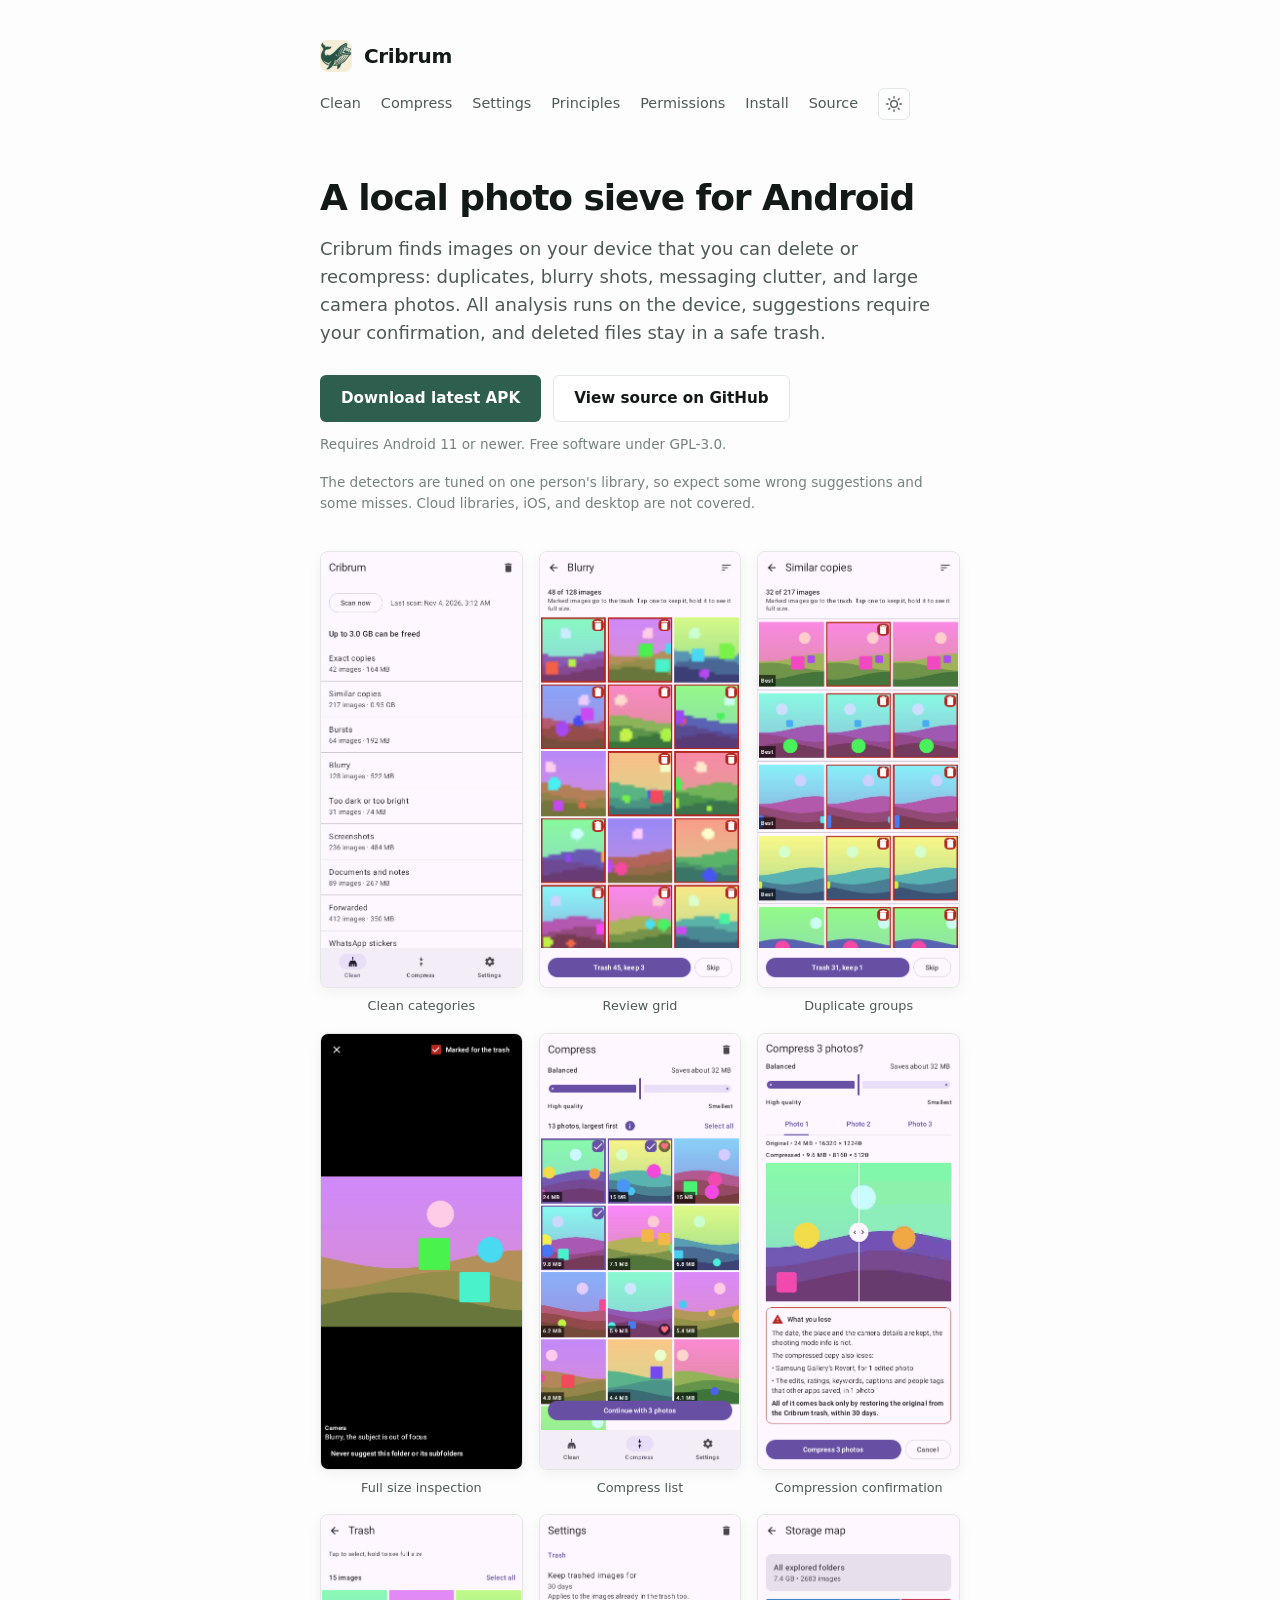
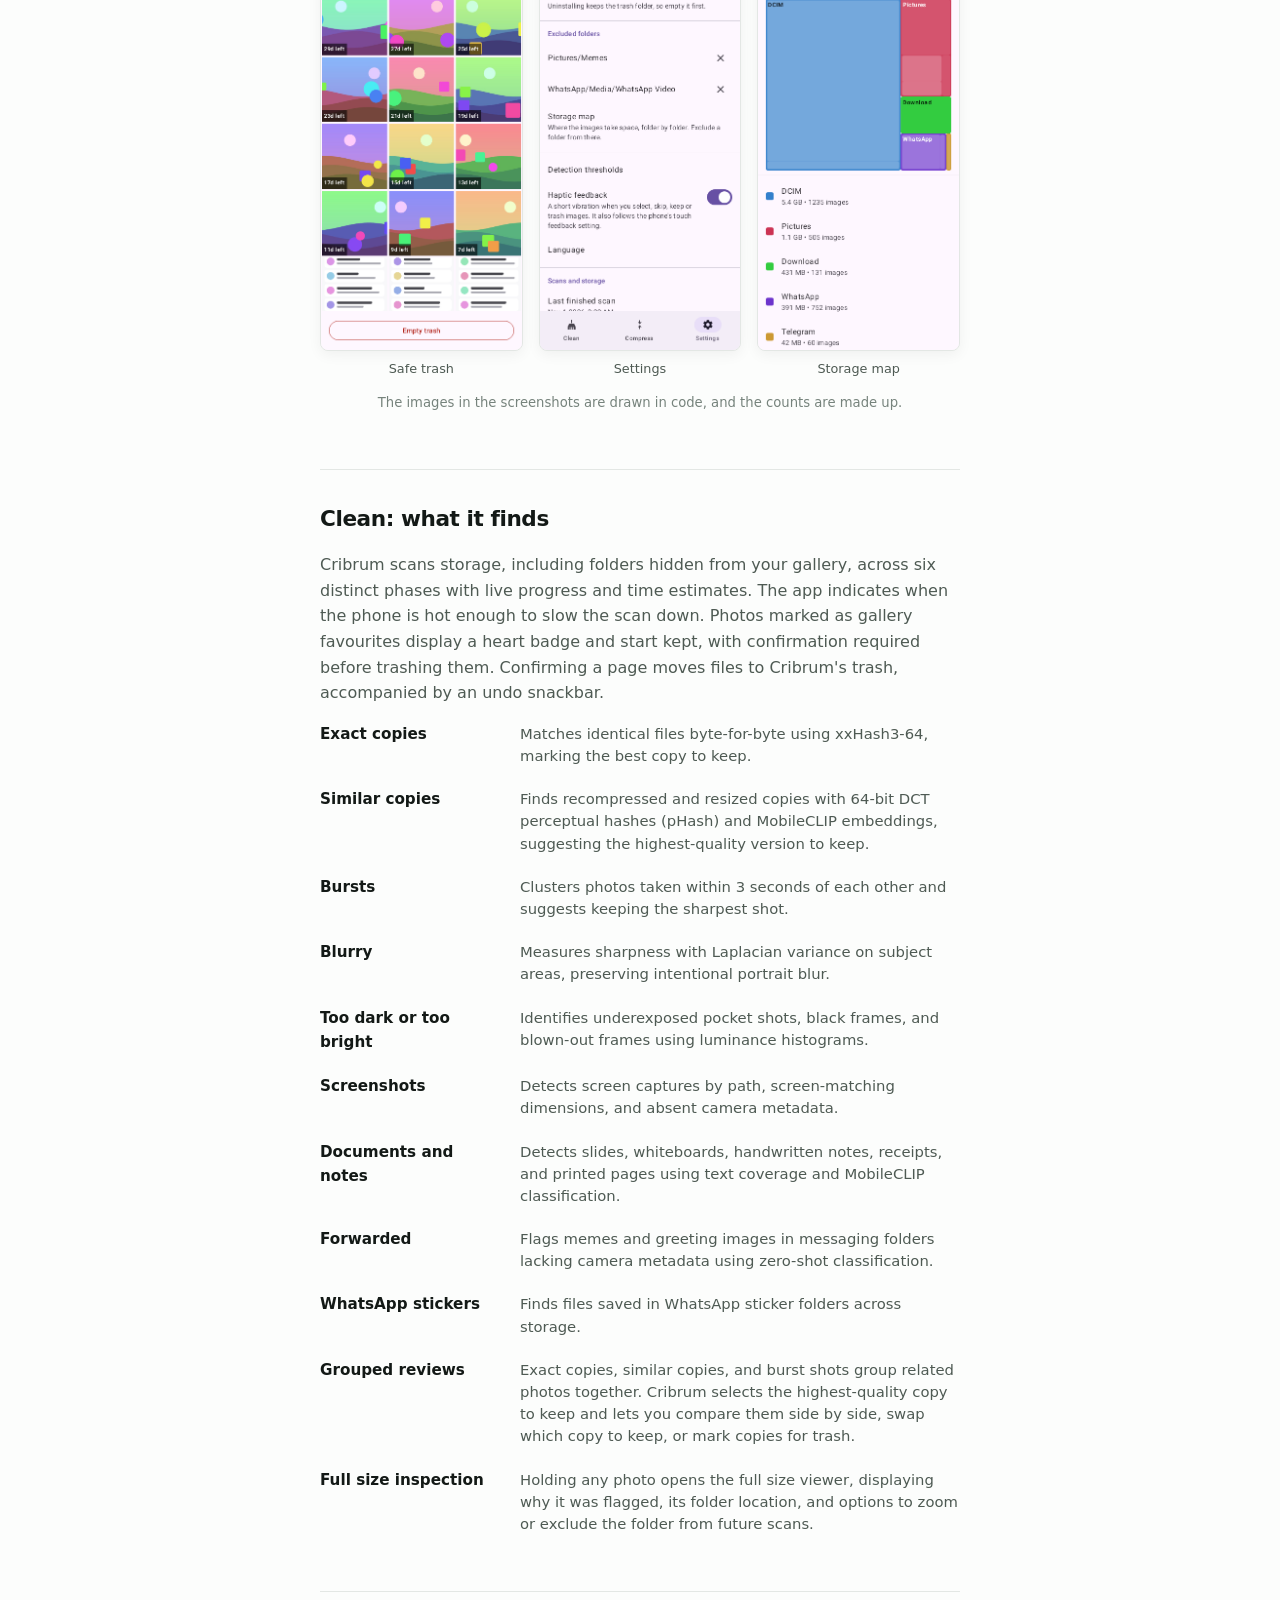
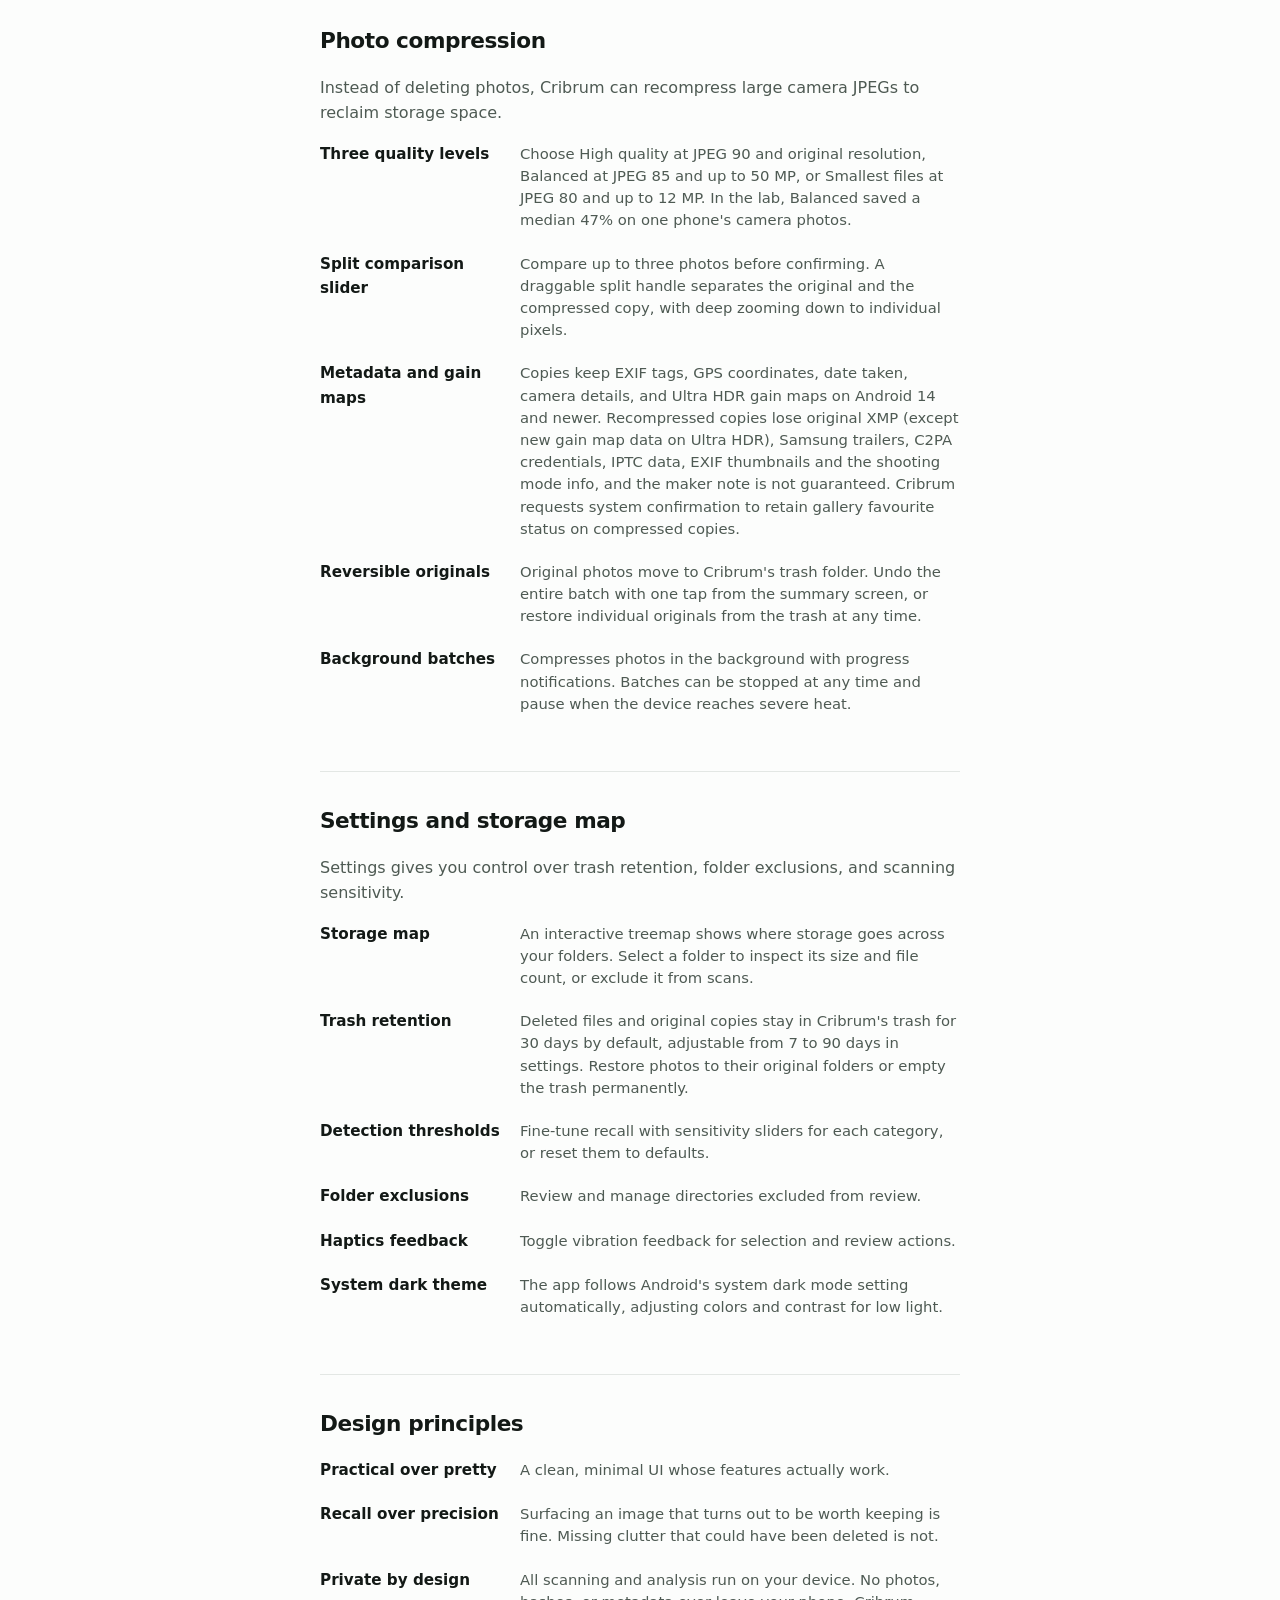
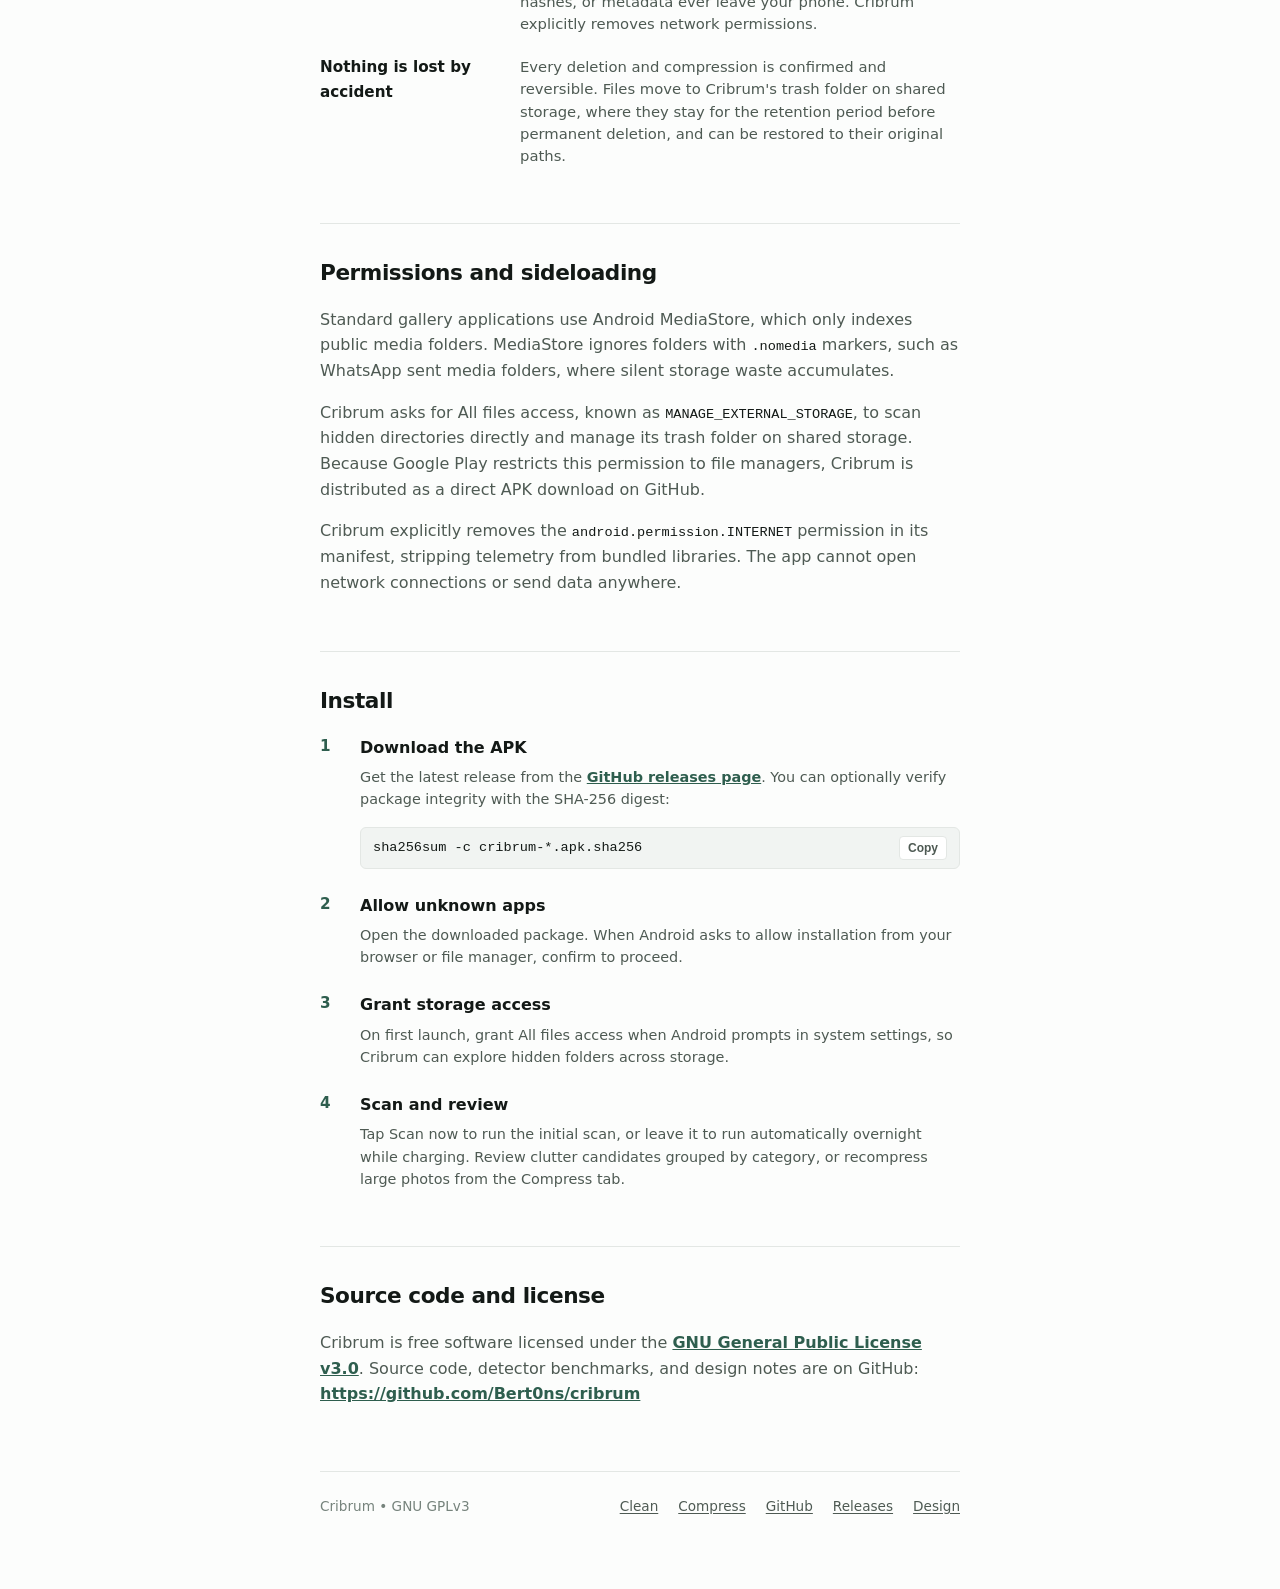
==== commit 41b4aa2a: "docs: correct the compression, protection and model claims The site said the copy loses the maker no" ====
--- a/site/index.html
+++ b/site/index.html
@@ -164,7 +164,7 @@
         <div class="feature-list">
           <div class="feature-row">
             <div class="feature-term">Three quality levels</div>
-            <div class="feature-desc">Choose High quality at JPEG 90 and original resolution, Balanced at JPEG 85 and up to 50 MP, or Smallest files at JPEG 80 and up to 12 MP. Balanced halves file size with little visible change.</div>
+            <div class="feature-desc">Choose High quality at JPEG 90 and original resolution, Balanced at JPEG 85 and up to 50 MP, or Smallest files at JPEG 80 and up to 12 MP. In the lab, Balanced saved a median 47% on one phone's camera photos.</div>
           </div>
           <div class="feature-row">
             <div class="feature-term">Split comparison slider</div>
@@ -172,7 +172,7 @@
           </div>
           <div class="feature-row">
             <div class="feature-term">Metadata and gain maps</div>
-            <div class="feature-desc">Copies keep EXIF tags, GPS coordinates, date taken, camera details, and Ultra HDR gain maps on Android 14 and newer. Recompressed copies lose original XMP (except new gain map data on Ultra HDR), Samsung trailers, C2PA credentials, IPTC data, EXIF thumbnails, and custom maker notes. Cribrum requests system confirmation to retain gallery favourite status on compressed copies.</div>
+            <div class="feature-desc">Copies keep EXIF tags, GPS coordinates, date taken, camera details, and Ultra HDR gain maps on Android 14 and newer. Recompressed copies lose original XMP (except new gain map data on Ultra HDR), Samsung trailers, C2PA credentials, IPTC data, EXIF thumbnails and the shooting mode info, and the maker note is not guaranteed. Cribrum requests system confirmation to retain gallery favourite status on compressed copies.</div>
           </div>
           <div class="feature-row">
             <div class="feature-term">Reversible originals</div>
@@ -235,7 +235,7 @@
           </div>
           <div class="feature-row">
             <div class="feature-term">Nothing is lost by accident</div>
-            <div class="feature-desc">Every deletion and compression is confirmed and reversible. Files move to Cribrum's trash folder on shared storage, kept safely before permanent deletion, and can be restored to their original paths.</div>
+            <div class="feature-desc">Every deletion and compression is confirmed and reversible. Files move to Cribrum's trash folder on shared storage, where they stay for the retention period before permanent deletion, and can be restored to their original paths.</div>
           </div>
         </div>
       </section>
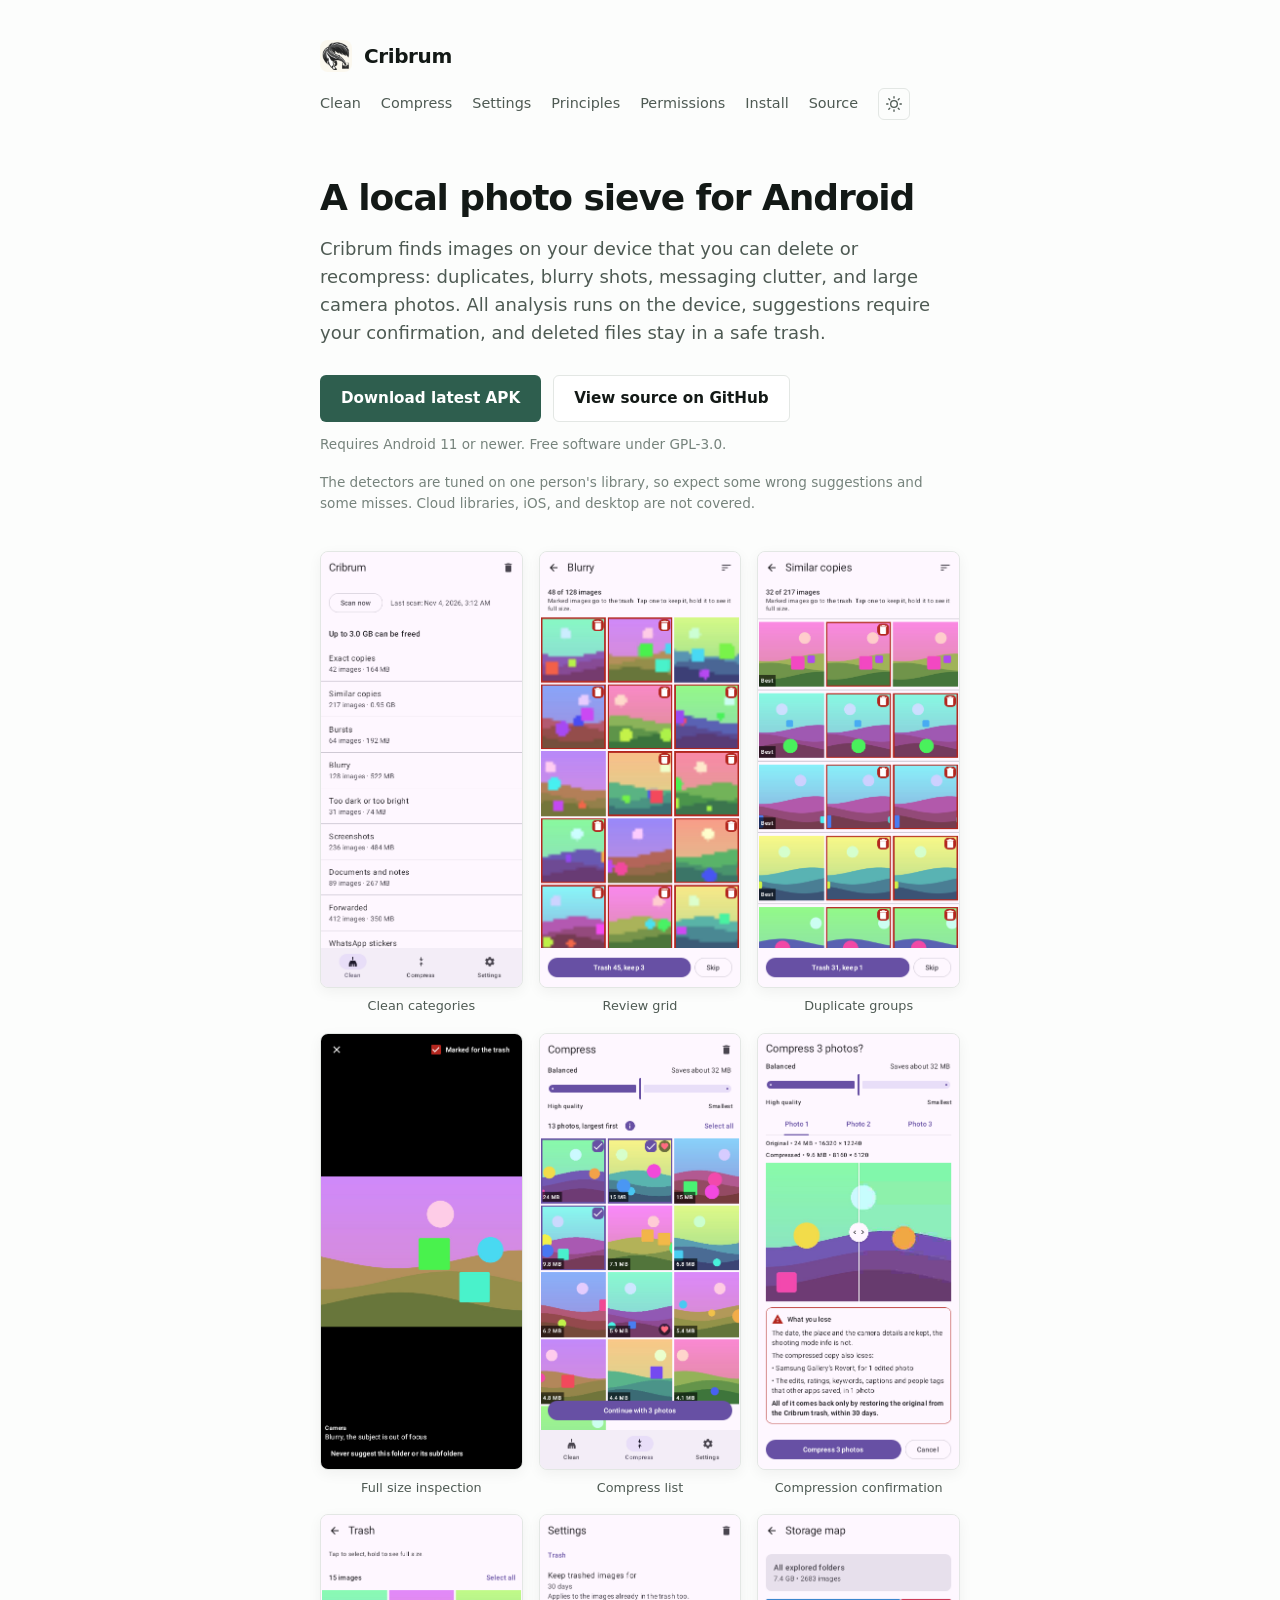
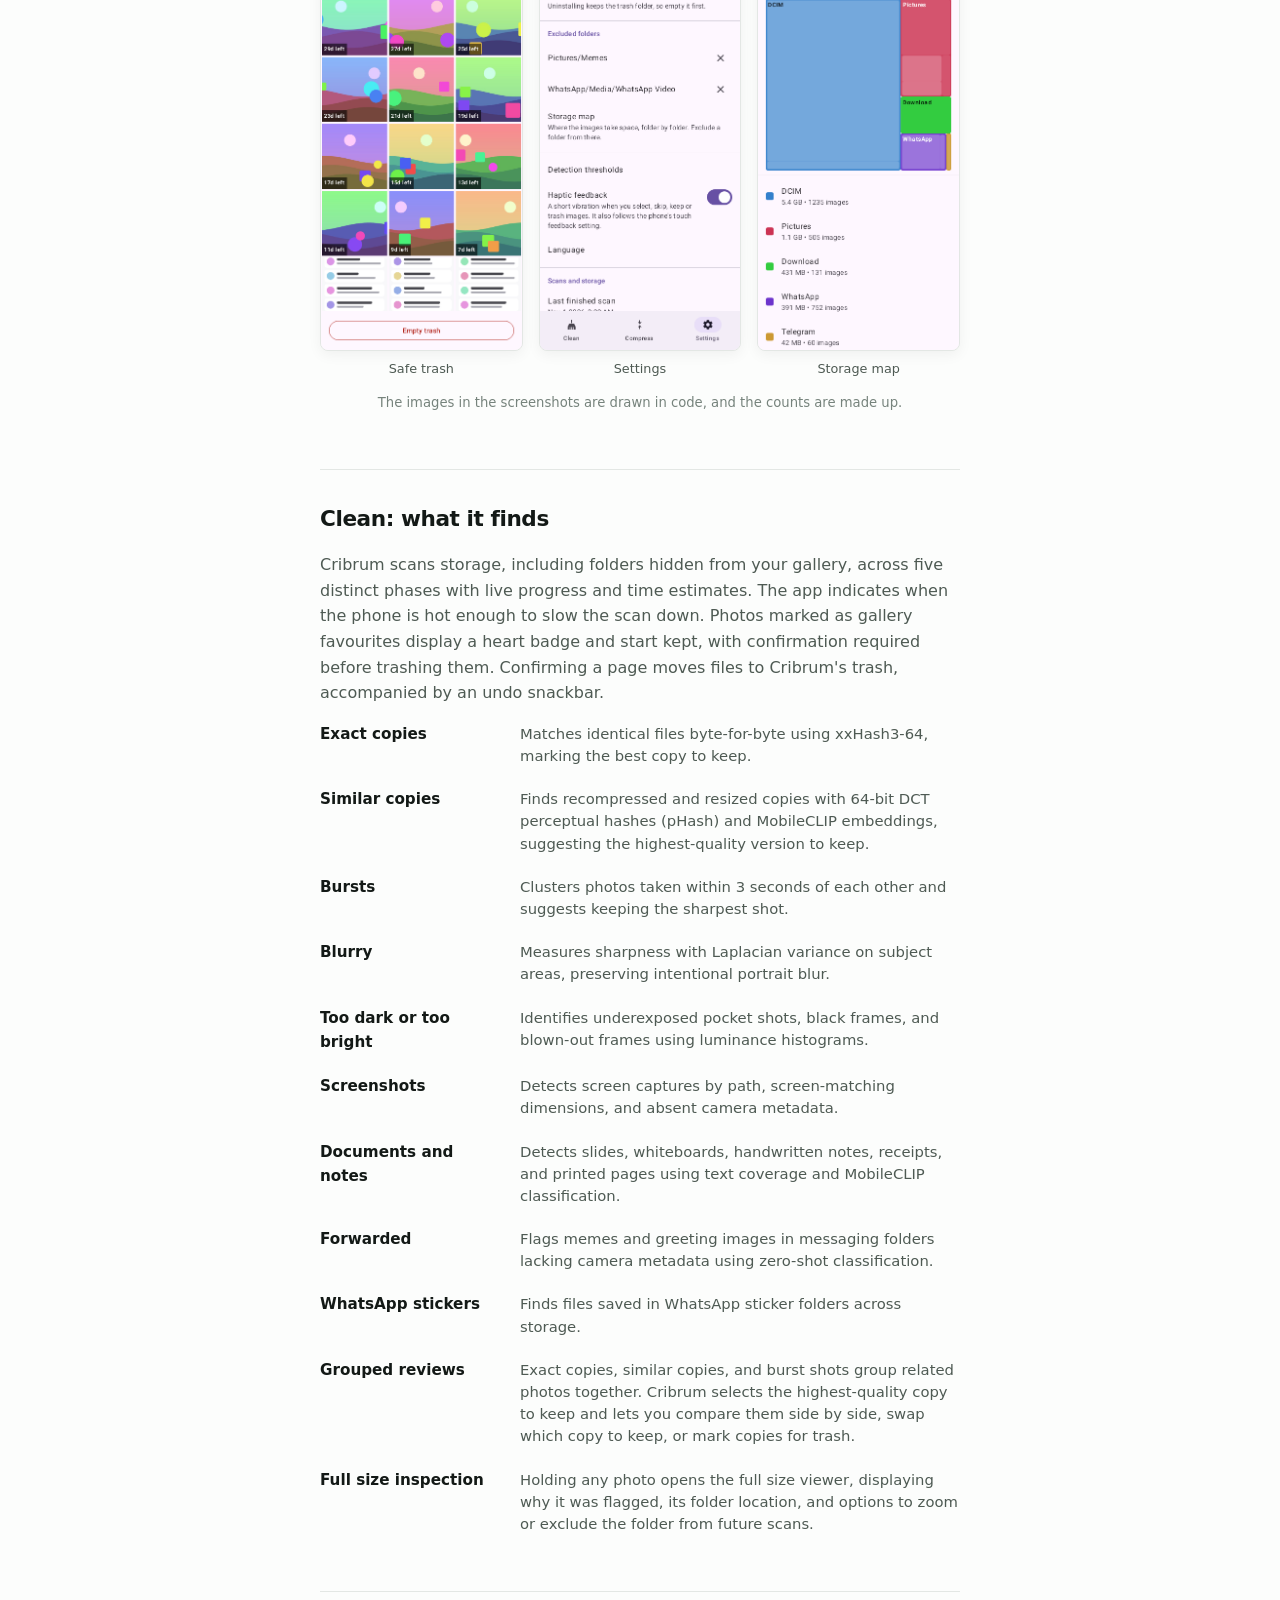
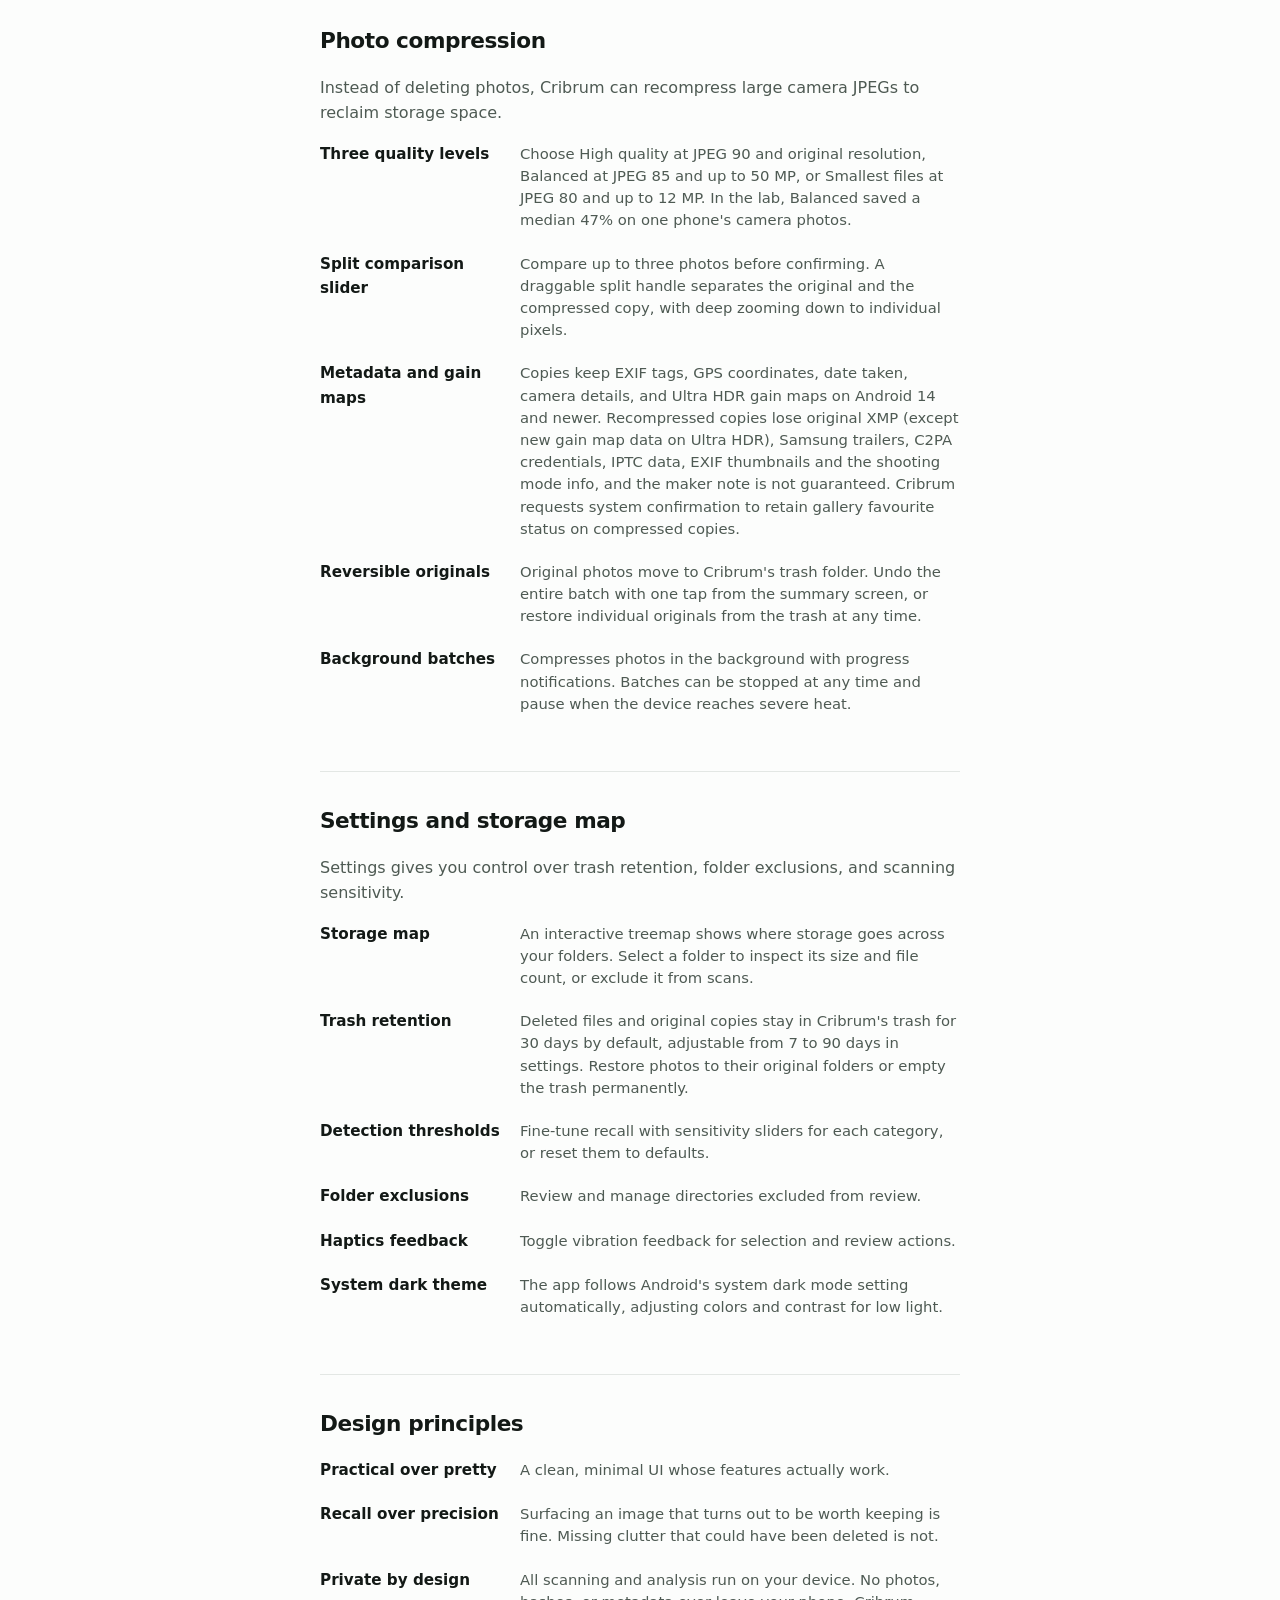
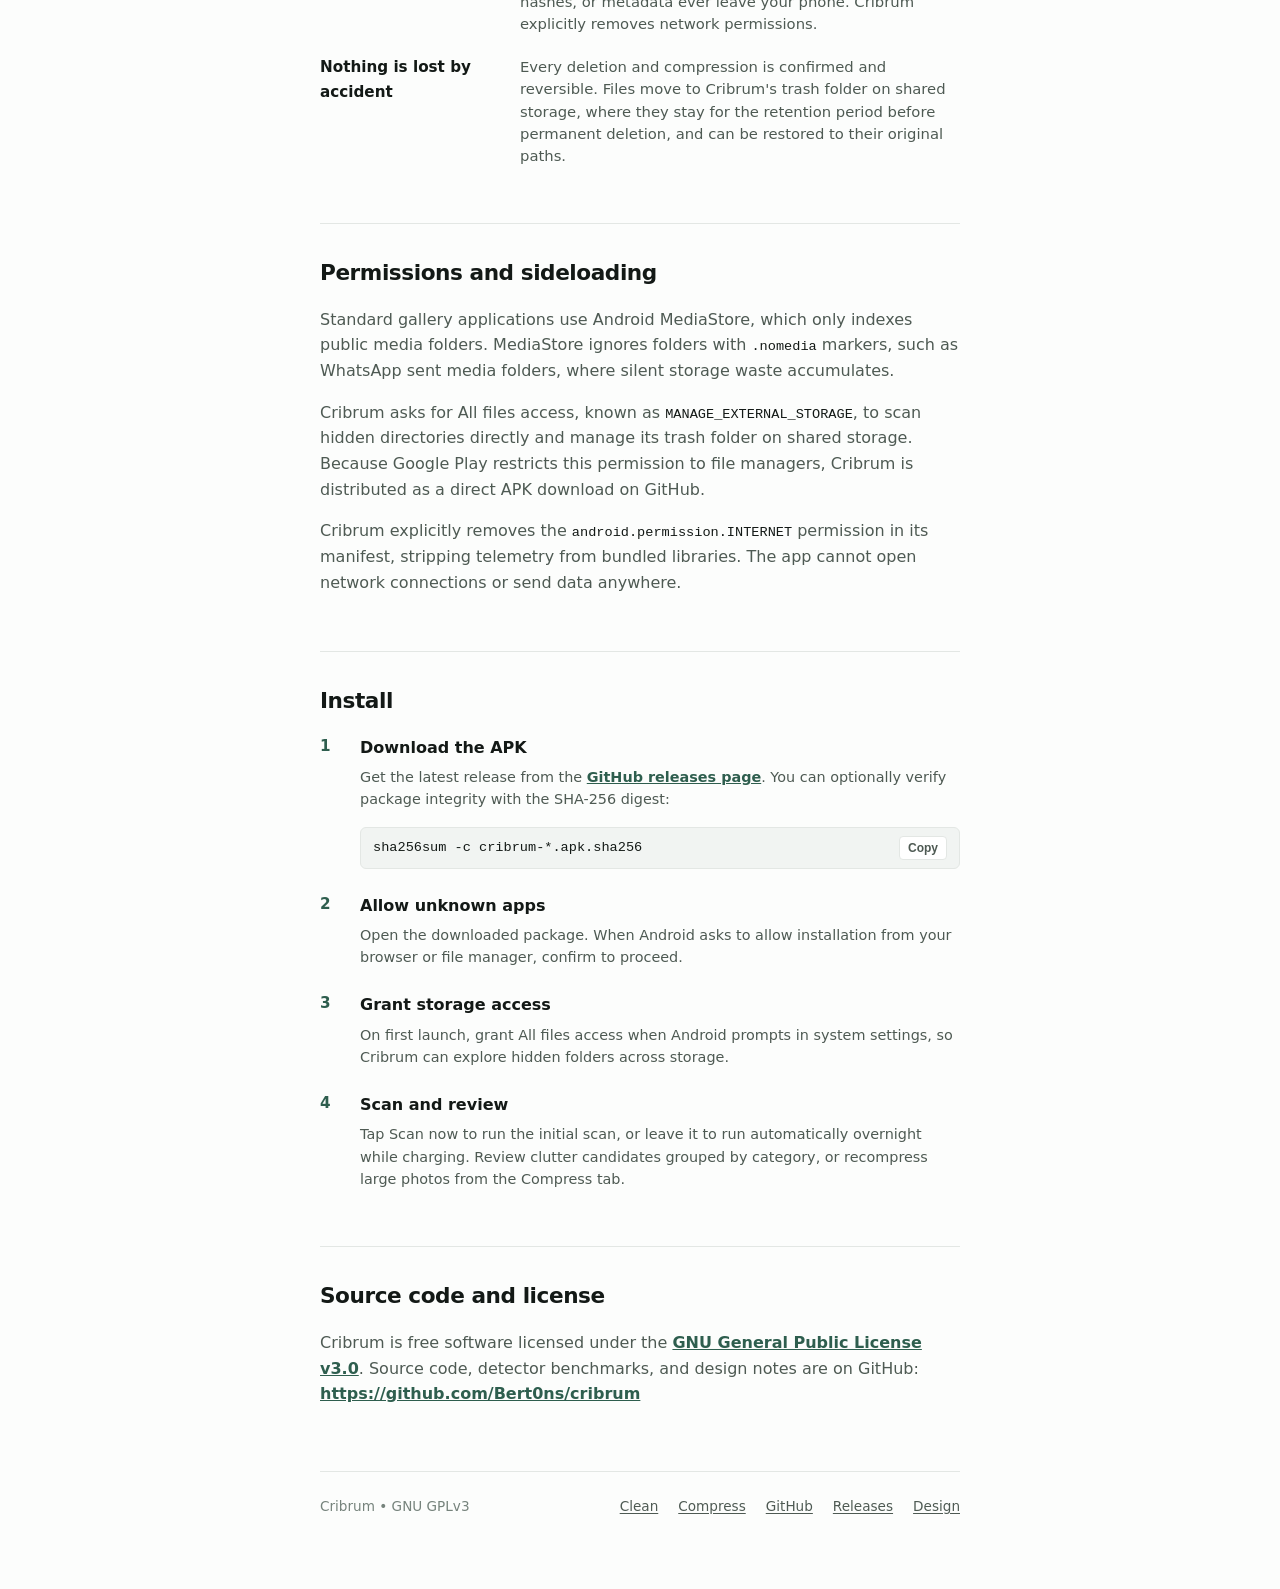
==== commit 36cf2cd8: "docs: say five scan phases where six were left The root README, the site, the Compress page's exampl" ====
--- a/site/index.html
+++ b/site/index.html
@@ -106,7 +106,7 @@
       <section id="clean">
         <h2>Clean: what it finds</h2>
         <p>
-          Cribrum scans storage, including folders hidden from your gallery, across six distinct phases with live progress and time estimates. The app indicates when the phone is hot enough to slow the scan down. Photos marked as gallery favourites display a heart badge and start kept, with confirmation required before trashing them. Confirming a page moves files to Cribrum's trash, accompanied by an undo snackbar.
+          Cribrum scans storage, including folders hidden from your gallery, across five distinct phases with live progress and time estimates. The app indicates when the phone is hot enough to slow the scan down. Photos marked as gallery favourites display a heart badge and start kept, with confirmation required before trashing them. Confirming a page moves files to Cribrum's trash, accompanied by an undo snackbar.
         </p>
         <div class="feature-list">
           <div class="feature-row">
